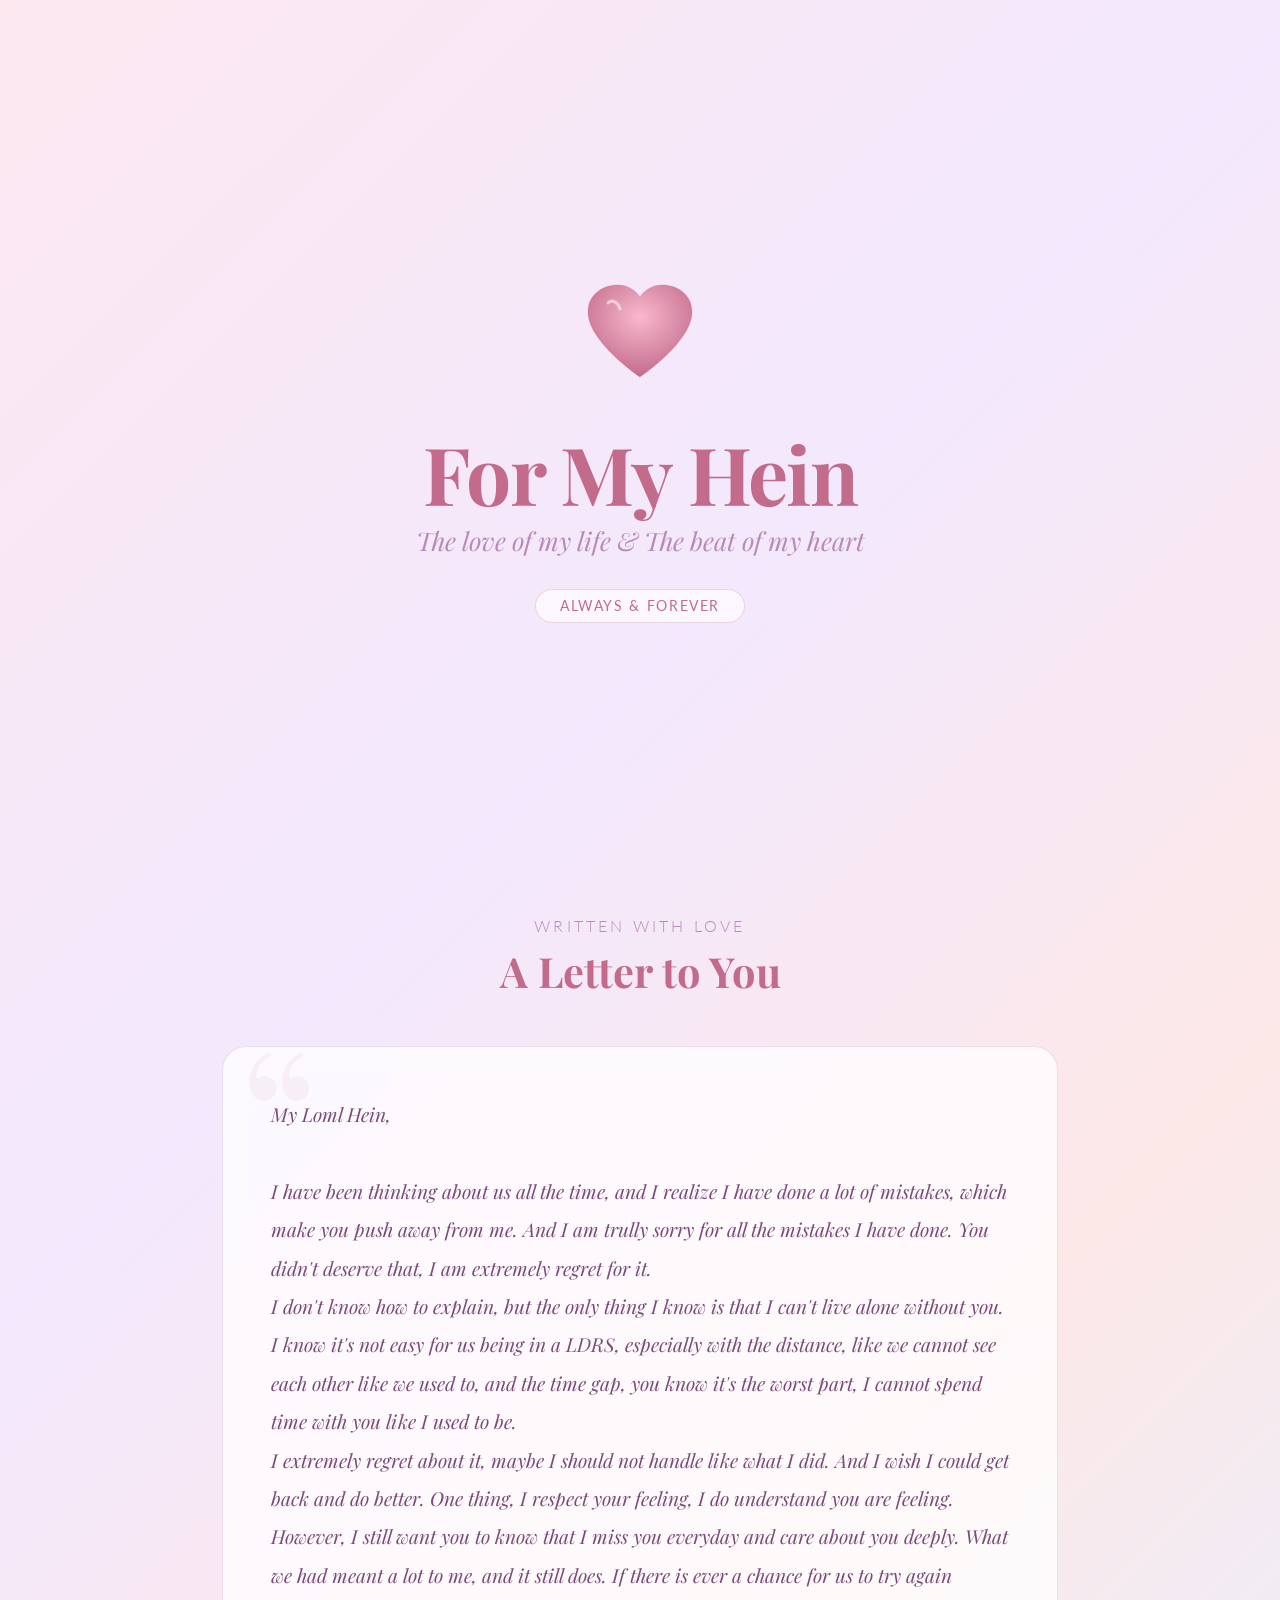
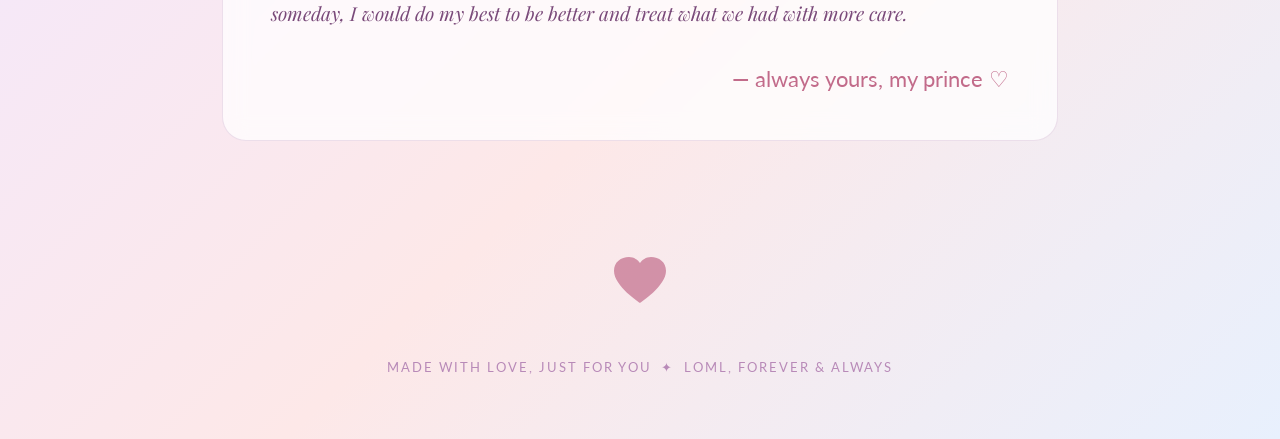
==== index.html @ 871b2a70 "Please comeback" ====
<!doctype html>
<html lang="en">
  <head>
    <meta charset="UTF-8" />
    <meta name="viewport" content="width=device-width, initial-scale=1.0" />
    <title>For My Loml</title>
    <link
      href="https://fonts.googleapis.com/css2?family=Playfair+Display:ital,wght@0,400;0,700;1,400&family=Lato:wght@300;400&display=swap"
      rel="stylesheet"
    />
    <link rel="stylesheet" href="style.css" />
  </head>
  <body>
    <!-- Floating hearts -->
    <div class="hearts-bg" id="heartsBg"></div>

    <div class="page">
      <!-- HERO -->
      <div class="hero">
        <div class="hero-heart">
          <svg viewBox="0 0 120 110" xmlns="http://www.w3.org/2000/svg">
            <defs>
              <radialGradient id="hg" cx="50%" cy="35%" r="65%">
                <stop offset="0%" stop-color="#f9b8ce" />
                <stop offset="100%" stop-color="#c26b8a" />
              </radialGradient>
            </defs>
            <path
              d="M60 100 C60 100 8 65 8 35 C8 18 22 8 38 8 C48 8 56 14 60 20 C64 14 72 8 82 8 C98 8 112 18 112 35 C112 65 60 100 60 100Z"
              fill="url(#hg)"
              stroke="rgba(194,107,138,0.3)"
              stroke-width="1"
            />
            <path
              d="M40 32 C38 25 32 22 28 26"
              stroke="rgba(255,255,255,0.55)"
              stroke-width="3"
              stroke-linecap="round"
              fill="none"
            />
          </svg>
        </div>
        <h1>For My Hein</h1>
        <h2>The love of my life &amp; The beat of my heart</h2>
        <div class="date-badge">always &amp; forever</div>
      </div>

      <!-- REASONS I LOVE YOU -->
      <!-- <div class="section">
    <h2 class="section-title">
      <span>a little list</span>
      Reasons I Love You
    </h2>
    <div class="reasons-grid">
      <div class="reason-card" style="animation-delay:0.1s">
        <div class="reason-num">01</div>
        <p class="reason-text">The way your eyes light up when you're excited about something — it's my favourite view in the whole world.</p>
      </div>
      <div class="reason-card" style="animation-delay:0.2s">
        <div class="reason-num">02</div>
        <p class="reason-text">Your laugh is genuinely the best sound I've ever heard. I'd do anything just to hear it again.</p>
      </div>
      <div class="reason-card" style="animation-delay:0.3s">
        <div class="reason-num">03</div>
        <p class="reason-text">How kind and gentle you are — with me, with others, with every little thing you touch.</p>
      </div>
      <div class="reason-card" style="animation-delay:0.4s">
        <div class="reason-num">04</div>
        <p class="reason-text">You make ordinary days feel like a dream. Every moment with you is my favourite memory in the making.</p>
      </div>
      <div class="reason-card" style="animation-delay:0.5s">
        <div class="reason-num">05</div>
        <p class="reason-text">Your hugs feel like home — like nothing in the world could go wrong when I'm in your arms.</p>
      </div>
      <div class="reason-card" style="animation-delay:0.6s">
        <div class="reason-num">06</div>
        <p class="reason-text">Simply for being you — perfectly, wonderfully, beautifully you. That alone is more than enough.</p>
      </div>
    </div>
  </div> -->

      <!-- PHOTO GALLERY -->
      <!-- <div class="section" style="padding-top: 2rem;">
    <h2 class="section-title">
      <span>us in pictures</span>
      Our Moments
    </h2>
    <p class="upload-hint">Click any frame to add a photo ✦</p>
    <div class="photos-strip" id="photoStrip">
      <label class="photo-frame" id="frame0">
        <input type="file" class="photo-input" accept="image/*" onchange="loadPhoto(event, 'frame0', 'A smile I live for')">
        <img alt="">
        <div class="frame-placeholder">
          <svg width="32" height="32" viewBox="0 0 32 32" fill="none">
            <path d="M5 26 L5 6 Q5 5 6 5 L26 5 Q27 5 27 6 L27 26 Q27 27 26 27 L6 27 Q5 27 5 26Z" stroke="#c26b8a" stroke-width="1" fill="rgba(194,107,138,0.07)"/>
            <circle cx="11" cy="12" r="2.5" stroke="#c26b8a" stroke-width="1" fill="none"/>
            <path d="M5 22 L11 17 L16 21 L21 15 L27 22" stroke="#c26b8a" stroke-width="1" fill="none" stroke-linejoin="round"/>
          </svg>
          <p>Add photo</p>
        </div>
        <div class="photo-label">A smile I live for</div>
      </label>
      <label class="photo-frame" id="frame1">
        <input type="file" class="photo-input" accept="image/*" onchange="loadPhoto(event, 'frame1', 'My favourite person')">
        <img alt="">
        <div class="frame-placeholder">
          <svg width="32" height="32" viewBox="0 0 32 32" fill="none">
            <path d="M5 26 L5 6 Q5 5 6 5 L26 5 Q27 5 27 6 L27 26 Q27 27 26 27 L6 27 Q5 27 5 26Z" stroke="#c26b8a" stroke-width="1" fill="rgba(194,107,138,0.07)"/>
            <circle cx="11" cy="12" r="2.5" stroke="#c26b8a" stroke-width="1" fill="none"/>
            <path d="M5 22 L11 17 L16 21 L21 15 L27 22" stroke="#c26b8a" stroke-width="1" fill="none" stroke-linejoin="round"/>
          </svg>
          <p>Add photo</p>
        </div>
        <div class="photo-label">My favourite person</div>
      </label>
      <label class="photo-frame" id="frame2">
        <input type="file" class="photo-input" accept="image/*" onchange="loadPhoto(event, 'frame2', 'Always golden with you')">
        <img alt="">
        <div class="frame-placeholder">
          <svg width="32" height="32" viewBox="0 0 32 32" fill="none">
            <path d="M5 26 L5 6 Q5 5 6 5 L26 5 Q27 5 27 6 L27 26 Q27 27 26 27 L6 27 Q5 27 5 26Z" stroke="#c26b8a" stroke-width="1" fill="rgba(194,107,138,0.07)"/>
            <circle cx="11" cy="12" r="2.5" stroke="#c26b8a" stroke-width="1" fill="none"/>
            <path d="M5 22 L11 17 L16 21 L21 15 L27 22" stroke="#c26b8a" stroke-width="1" fill="none" stroke-linejoin="round"/>
          </svg>
          <p>Add photo</p>
        </div>
        <div class="photo-label">Always golden with you</div>
      </label>
      <label class="photo-frame" id="frame3">
        <input type="file" class="photo-input" accept="image/*" onchange="loadPhoto(event, 'frame3', 'My safe place')">
        <img alt="">
        <div class="frame-placeholder">
          <svg width="32" height="32" viewBox="0 0 32 32" fill="none">
            <path d="M5 26 L5 6 Q5 5 6 5 L26 5 Q27 5 27 6 L27 26 Q27 27 26 27 L6 27 Q5 27 5 26Z" stroke="#c26b8a" stroke-width="1" fill="rgba(194,107,138,0.07)"/>
            <circle cx="11" cy="12" r="2.5" stroke="#c26b8a" stroke-width="1" fill="none"/>
            <path d="M5 22 L11 17 L16 21 L21 15 L27 22" stroke="#c26b8a" stroke-width="1" fill="none" stroke-linejoin="round"/>
          </svg>
          <p>Add photo</p>
        </div>
        <div class="photo-label">My safe place</div>
      </label>
      <label class="photo-frame" id="frame4">
        <input type="file" class="photo-input" accept="image/*" onchange="loadPhoto(event, 'frame4', 'All my adventures, with you')">
        <img alt="">
        <div class="frame-placeholder">
          <svg width="32" height="32" viewBox="0 0 32 32" fill="none">
            <path d="M5 26 L5 6 Q5 5 6 5 L26 5 Q27 5 27 6 L27 26 Q27 27 26 27 L6 27 Q5 27 5 26Z" stroke="#c26b8a" stroke-width="1" fill="rgba(194,107,138,0.07)"/>
            <circle cx="11" cy="12" r="2.5" stroke="#c26b8a" stroke-width="1" fill="none"/>
            <path d="M5 22 L11 17 L16 21 L21 15 L27 22" stroke="#c26b8a" stroke-width="1" fill="none" stroke-linejoin="round"/>
          </svg>
          <p>Add photo</p>
        </div>
        <div class="photo-label">All my adventures, with you</div>
      </label>
      <label class="photo-frame" id="frame5">
        <input type="file" class="photo-input" accept="image/*" onchange="loadPhoto(event, 'frame5', 'My whole heart')">
        <img alt="">
        <div class="frame-placeholder">
          <svg width="32" height="32" viewBox="0 0 32 32" fill="none">
            <path d="M5 26 L5 6 Q5 5 6 5 L26 5 Q27 5 27 6 L27 26 Q27 27 26 27 L6 27 Q5 27 5 26Z" stroke="#c26b8a" stroke-width="1" fill="rgba(194,107,138,0.07)"/>
            <circle cx="11" cy="12" r="2.5" stroke="#c26b8a" stroke-width="1" fill="none"/>
            <path d="M5 22 L11 17 L16 21 L21 15 L27 22" stroke="#c26b8a" stroke-width="1" fill="none" stroke-linejoin="round"/>
          </svg>
          <p>Add photo</p>
        </div>
        <div class="photo-label">My whole heart</div>
      </label>
    </div>
  </div> -->

      <!-- SPARKLE QUOTE -->
      <!-- <div class="sparkle-row">
        <svg width="28" height="26" viewBox="0 0 28 26" fill="none">
          <path
            d="M14 2 C14 2 8 10 2 13 C8 16 14 24 14 24 C14 24 20 16 26 13 C20 10 14 2 14 2Z"
            fill="#c26b8a"
            opacity="0.4"
          />
        </svg>
        <span>"In all the world, there is no heart for me like yours."</span>
        <svg width="28" height="26" viewBox="0 0 28 26" fill="none">
          <path
            d="M14 2 C14 2 8 10 2 13 C8 16 14 24 14 24 C14 24 20 16 26 13 C20 10 14 2 14 2Z"
            fill="#b88ab8"
            opacity="0.4"
          />
        </svg>
      </div> -->

      <!-- LOVE LETTER -->
      <div class="section" style="padding-top: 1rem">
        <h2 class="section-title">
          <span>written with love</span>
          A Letter to You
        </h2>
        <div class="love-letter">
          <p>
            My Loml Hein,<br /><br />
            I have been thinking about us all the time, and I realize I have
            done a lot of mistakes, which make you push away from me. And I am
            trully sorry for all the mistakes I have done. You didn't deserve
            that, I am extremely regret for it.
            <br />
            I don't know how to explain, but the only thing I know is that I
            can't live alone without you. I know it's not easy for us being in a
            LDRS, especially with the distance, like we cannot see each other
            like we used to, and the time gap, you know it's the worst part, I
            cannot spend time with you like I used to be.
            <br />
            I extremely regret about it, maybe I should not handle like what I
            did. And I wish I could get back and do better. One thing, I respect
            your feeling, I do understand you are feeling. However, I still want
            you to know that I miss you everyday and care about you deeply. What
            we had meant a lot to me, and it still does. If there is ever a
            chance for us to try again someday, I would do my best to be better
            and treat what we had with more care.
          </p>
          <div class="signature">— always yours, my prince ♡</div>
        </div>
      </div>

      <!-- FOOTER HEART -->
      <div style="text-align: center; padding: 2rem 0 0">
        <svg
          width="60"
          height="55"
          viewBox="0 0 60 55"
          xmlns="http://www.w3.org/2000/svg"
          style="
            animation: heartbeat 1.5s ease-in-out infinite;
            display: inline-block;
          "
        >
          <path
            d="M30 50 C30 50 4 33 4 18 C4 9 11 4 19 4 C24 4 28 7 30 10 C32 7 36 4 41 4 C49 4 56 9 56 18 C56 33 30 50 30 50Z"
            fill="#c26b8a"
            opacity="0.7"
          />
        </svg>
      </div>

      <footer>
        Made with love, just for you &nbsp;✦&nbsp; Loml, forever &amp; always
      </footer>
    </div>

    <script src="script.js"></script>
  </body>
</html>
---- style.css ----
* {
  margin: 0;
  padding: 0;
  box-sizing: border-box;
}

body {
  background: linear-gradient(
    135deg,
    #fde8f0 0%,
    #f3e8fd 40%,
    #fde8e8 70%,
    #e8f0fd 100%
  );
  font-family: "Lato", sans-serif;
  min-height: 100vh;
  overflow-x: hidden;
  color: #5a3a5a;
}

/* Floating hearts background */
.hearts-bg {
  position: fixed;
  top: 0;
  left: 0;
  width: 100%;
  height: 100%;
  pointer-events: none;
  z-index: 0;
  overflow: hidden;
}
.heart-float {
  position: absolute;
  bottom: -50px;
  animation: floatUp linear infinite;
  opacity: 0;
  font-size: 20px;
  filter: blur(0.3px);
}
@keyframes floatUp {
  0% {
    transform: translateY(0) rotate(-10deg) scale(0.8);
    opacity: 0;
  }
  10% {
    opacity: 0.5;
  }
  90% {
    opacity: 0.3;
  }
  100% {
    transform: translateY(-110vh) rotate(10deg) scale(1.2);
    opacity: 0;
  }
}

/* Page wrapper */
.page {
  position: relative;
  z-index: 1;
}

/* HERO */
.hero {
  height: 100vh;
  display: flex;
  flex-direction: column;
  align-items: center;
  justify-content: center;
  text-align: center;
  padding: 3rem 2rem;
}

.hero-heart {
  width: 120px;
  height: 120px;
  margin: 0 auto 2rem;
  animation: heartbeat 1.5s ease-in-out infinite;
}
@keyframes heartbeat {
  0%,
  100% {
    transform: scale(1);
  }
  14% {
    transform: scale(1.18);
  }
  28% {
    transform: scale(1);
  }
  42% {
    transform: scale(1.12);
  }
  56% {
    transform: scale(1);
  }
}

.hero h1 {
  font-family: "Playfair Display", serif;
  font-size: clamp(2.8rem, 8vw, 5rem);
  font-weight: 700;
  color: #c26b8a;
  letter-spacing: -0.02em;
  line-height: 1.1;
  margin-bottom: 0.4rem;
  animation: fadeSlideUp 1.2s ease both;
}
.hero h2 {
  font-family: "Playfair Display", serif;
  font-size: clamp(1.1rem, 3vw, 1.6rem);
  font-weight: 400;
  font-style: italic;
  color: #b88ab8;
  animation: fadeSlideUp 1.2s 0.3s ease both;
  opacity: 0;
}
.hero .date-badge {
  margin-top: 2rem;
  display: inline-block;
  padding: 0.5rem 1.5rem;
  background: rgba(255, 255, 255, 0.65);
  backdrop-filter: blur(8px);
  border: 1px solid rgba(194, 107, 138, 0.25);
  border-radius: 99px;
  font-size: 0.85rem;
  letter-spacing: 0.12em;
  text-transform: uppercase;
  color: #c26b8a;
  animation: fadeSlideUp 1.2s 0.6s ease both;
  opacity: 0;
}
@keyframes fadeSlideUp {
  from {
    opacity: 0;
    transform: translateY(24px);
  }
  to {
    opacity: 1;
    transform: translateY(0);
  }
}

/* Section container */
.section {
  max-width: 900px;
  margin: 0 auto;
  padding: 5rem 2rem;
}
.section-title {
  font-family: "Playfair Display", serif;
  font-size: clamp(1.8rem, 4vw, 2.6rem);
  color: #c26b8a;
  text-align: center;
  margin-bottom: 3rem;
}
.section-title span {
  display: block;
  font-size: 1rem;
  font-family: "Lato", sans-serif;
  font-weight: 300;
  letter-spacing: 0.2em;
  text-transform: uppercase;
  color: #b88ab8;
  margin-bottom: 0.5rem;
}

/* Reasons grid */
.reasons-grid {
  display: grid;
  grid-template-columns: repeat(auto-fit, minmax(240px, 1fr));
  gap: 1.5rem;
}
.reason-card {
  background: rgba(255, 255, 255, 0.72);
  backdrop-filter: blur(10px);
  border: 1px solid rgba(194, 107, 138, 0.18);
  border-radius: 20px;
  padding: 2rem 1.5rem;
  text-align: center;
  transition:
    transform 0.3s,
    box-shadow 0.3s;
  animation: popIn 0.6s ease both;
}
.reason-card:hover {
  transform: translateY(-6px);
  box-shadow: 0 16px 40px rgba(194, 107, 138, 0.18);
}
.reason-num {
  font-family: "Playfair Display", serif;
  font-size: 3rem;
  color: rgba(194, 107, 138, 0.2);
  line-height: 1;
  margin-bottom: 0.5rem;
}
.reason-text {
  font-size: 1rem;
  line-height: 1.65;
  color: #7a4a7a;
}
@keyframes popIn {
  from {
    opacity: 0;
    transform: scale(0.88);
  }
  to {
    opacity: 1;
    transform: scale(1);
  }
}

/* Photo strip */
.photos-strip {
  display: grid;
  grid-template-columns: repeat(3, 1fr);
  gap: 1.2rem;
}
@media (max-width: 600px) {
  .photos-strip {
    grid-template-columns: 1fr 1fr;
  }
}
.photo-frame {
  aspect-ratio: 3/4;
  background: rgba(255, 255, 255, 0.6);
  border: 2px dashed rgba(194, 107, 138, 0.35);
  border-radius: 16px;
  display: flex;
  flex-direction: column;
  align-items: center;
  justify-content: center;
  position: relative;
  overflow: hidden;
  cursor: pointer;
  transition:
    border-color 0.3s,
    background 0.3s;
}
.photo-frame:hover {
  border-color: #c26b8a;
  background: rgba(255, 255, 255, 0.85);
}
.photo-frame img {
  width: 100%;
  height: 100%;
  object-fit: cover;
  border-radius: 14px;
  display: none;
}
.photo-frame.has-photo img {
  display: block;
}
.photo-frame.has-photo .frame-placeholder {
  display: none;
}
.frame-placeholder {
  text-align: center;
  padding: 1rem;
}
.frame-placeholder svg {
  margin-bottom: 0.5rem;
}
.frame-placeholder p {
  font-size: 0.78rem;
  color: #c26b8a;
  letter-spacing: 0.05em;
}
.photo-label {
  position: absolute;
  bottom: 0;
  left: 0;
  right: 0;
  background: linear-gradient(to top, rgba(194, 107, 138, 0.7), transparent);
  color: white;
  font-family: "Playfair Display", serif;
  font-style: italic;
  font-size: 0.9rem;
  padding: 1.5rem 0.8rem 0.7rem;
  text-align: center;
  opacity: 0;
  transition: opacity 0.3s;
}
.photo-frame.has-photo:hover .photo-label {
  opacity: 1;
}
.photo-input {
  display: none;
}

/* Love letter */
.love-letter {
  background: rgba(255, 255, 255, 0.75);
  backdrop-filter: blur(12px);
  border: 1px solid rgba(184, 138, 184, 0.25);
  border-radius: 24px;
  padding: 3rem;
  position: relative;
  overflow: hidden;
}
.love-letter::before {
  content: "\201C";
  font-family: "Playfair Display", serif;
  font-size: 12rem;
  color: rgba(194, 107, 138, 0.08);
  position: absolute;
  top: -2rem;
  left: 1rem;
  line-height: 1;
  pointer-events: none;
}
.love-letter p {
  font-family: "Playfair Display", serif;
  font-size: clamp(1rem, 2.5vw, 1.2rem);
  font-style: italic;
  line-height: 2;
  color: #7a4a7a;
  position: relative;
  z-index: 1;
}
.love-letter .signature {
  margin-top: 2rem;
  text-align: right;
  font-size: 1.4rem;
  color: #c26b8a;
  font-style: normal;
}

/* Big heart SVG decoration */
.heart-divider {
  text-align: center;
  margin: 1rem 0;
  opacity: 0.35;
}

/* Sparkle section */
.sparkle-row {
  display: flex;
  align-items: center;
  justify-content: center;
  gap: 1rem;
  padding: 3rem 2rem;
  font-family: "Playfair Display", serif;
  font-size: clamp(1.1rem, 3vw, 1.5rem);
  color: #c26b8a;
  text-align: center;
  font-style: italic;
  flex-wrap: wrap;
}

/* Footer */
footer {
  text-align: center;
  padding: 3rem 2rem 4rem;
  font-size: 0.82rem;
  letter-spacing: 0.15em;
  text-transform: uppercase;
  color: #b88ab8;
}

/* Upload hint */
.upload-hint {
  text-align: center;
  font-size: 0.82rem;
  color: #b88ab8;
  margin-bottom: 2rem;
  letter-spacing: 0.05em;
}

@media (max-width: 768px) {
  .hero {
    padding: 2.5rem 1.25rem;
  }
  .hero-heart {
    width: 90px;
    height: 90px;
    margin-bottom: 1.5rem;
  }
  .hero h1 {
    font-size: 3.2rem;
  }
  .hero h2 {
    font-size: 1.15rem;
  }
  .hero .date-badge {
    font-size: 0.75rem;
    padding: 0.45rem 1.2rem;
    margin-top: 1.5rem;
  }

  .section {
    padding: 3.5rem 1.5rem;
  }
  .section-title {
    font-size: 2rem;
    margin-bottom: 2rem;
  }
  .section-title span {
    font-size: 0.85rem;
  }

  .reasons-grid {
    grid-template-columns: repeat(2, 1fr);
    gap: 1rem;
  }
  .reason-card {
    padding: 1.5rem 1rem;
  }
  .reason-num {
    font-size: 2.4rem;
  }
  .reason-text {
    font-size: 0.95rem;
  }

  .photos-strip {
    grid-template-columns: repeat(2, 1fr);
    gap: 1rem;
  }
  .photo-label {
    font-size: 0.82rem;
  }

  .love-letter {
    padding: 2rem 1.5rem;
  }
  .love-letter::before {
    font-size: 8rem;
  }
  .love-letter p {
    font-size: 1.05rem;
    line-height: 1.9;
  }
  .love-letter .signature {
    font-size: 1.2rem;
  }

  .sparkle-row {
    font-size: 1.1rem;
    padding: 2rem 1.5rem;
    gap: 0.75rem;
  }
  .upload-hint {
    font-size: 0.78rem;
  }
  footer {
    padding: 2rem 1.5rem 3rem;
    font-size: 0.75rem;
  }
}

/* =====================
     MOBILE  (≤ 480px)
  ===================== */
@media (max-width: 480px) {
  .hero {
    padding: 2rem 1rem;
  }
  .hero-heart {
    width: 72px;
    height: 72px;
    margin-bottom: 1.25rem;
  }
  .hero h1 {
    font-size: 2.4rem;
  }
  .hero h2 {
    font-size: 0.95rem;
  }
  .hero .date-badge {
    font-size: 0.68rem;
    padding: 0.4rem 1rem;
    margin-top: 1.2rem;
  }

  .section {
    padding: 2.5rem 1rem;
  }
  .section-title {
    font-size: 1.6rem;
    margin-bottom: 1.5rem;
  }
  .section-title span {
    font-size: 0.75rem;
  }

  .reasons-grid {
    grid-template-columns: 1fr;
    gap: 0.85rem;
  }
  .reason-card {
    padding: 1.25rem 1rem;
    border-radius: 14px;
  }
  .reason-num {
    font-size: 2rem;
  }
  .reason-text {
    font-size: 0.9rem;
  }

  .photos-strip {
    grid-template-columns: repeat(2, 1fr);
    gap: 0.75rem;
  }
  .photo-frame {
    border-radius: 12px;
  }
  .photo-label {
    font-size: 0.75rem;
    padding: 1rem 0.5rem 0.5rem;
  }

  .love-letter {
    padding: 1.5rem 1.25rem;
    border-radius: 16px;
  }
  .love-letter::before {
    font-size: 5rem;
    top: -1rem;
  }
  .love-letter p {
    font-size: 0.95rem;
    line-height: 1.85;
  }
  .love-letter .signature {
    font-size: 1.05rem;
    margin-top: 1.5rem;
  }

  .sparkle-row {
    font-size: 0.95rem;
    padding: 1.5rem 1rem;
    gap: 0.5rem;
  }
  .sparkle-row svg {
    width: 20px;
    height: 18px;
  }
  .upload-hint {
    font-size: 0.75rem;
    margin-bottom: 1.25rem;
  }
  footer {
    padding: 1.5rem 1rem 2.5rem;
    font-size: 0.7rem;
  }
}
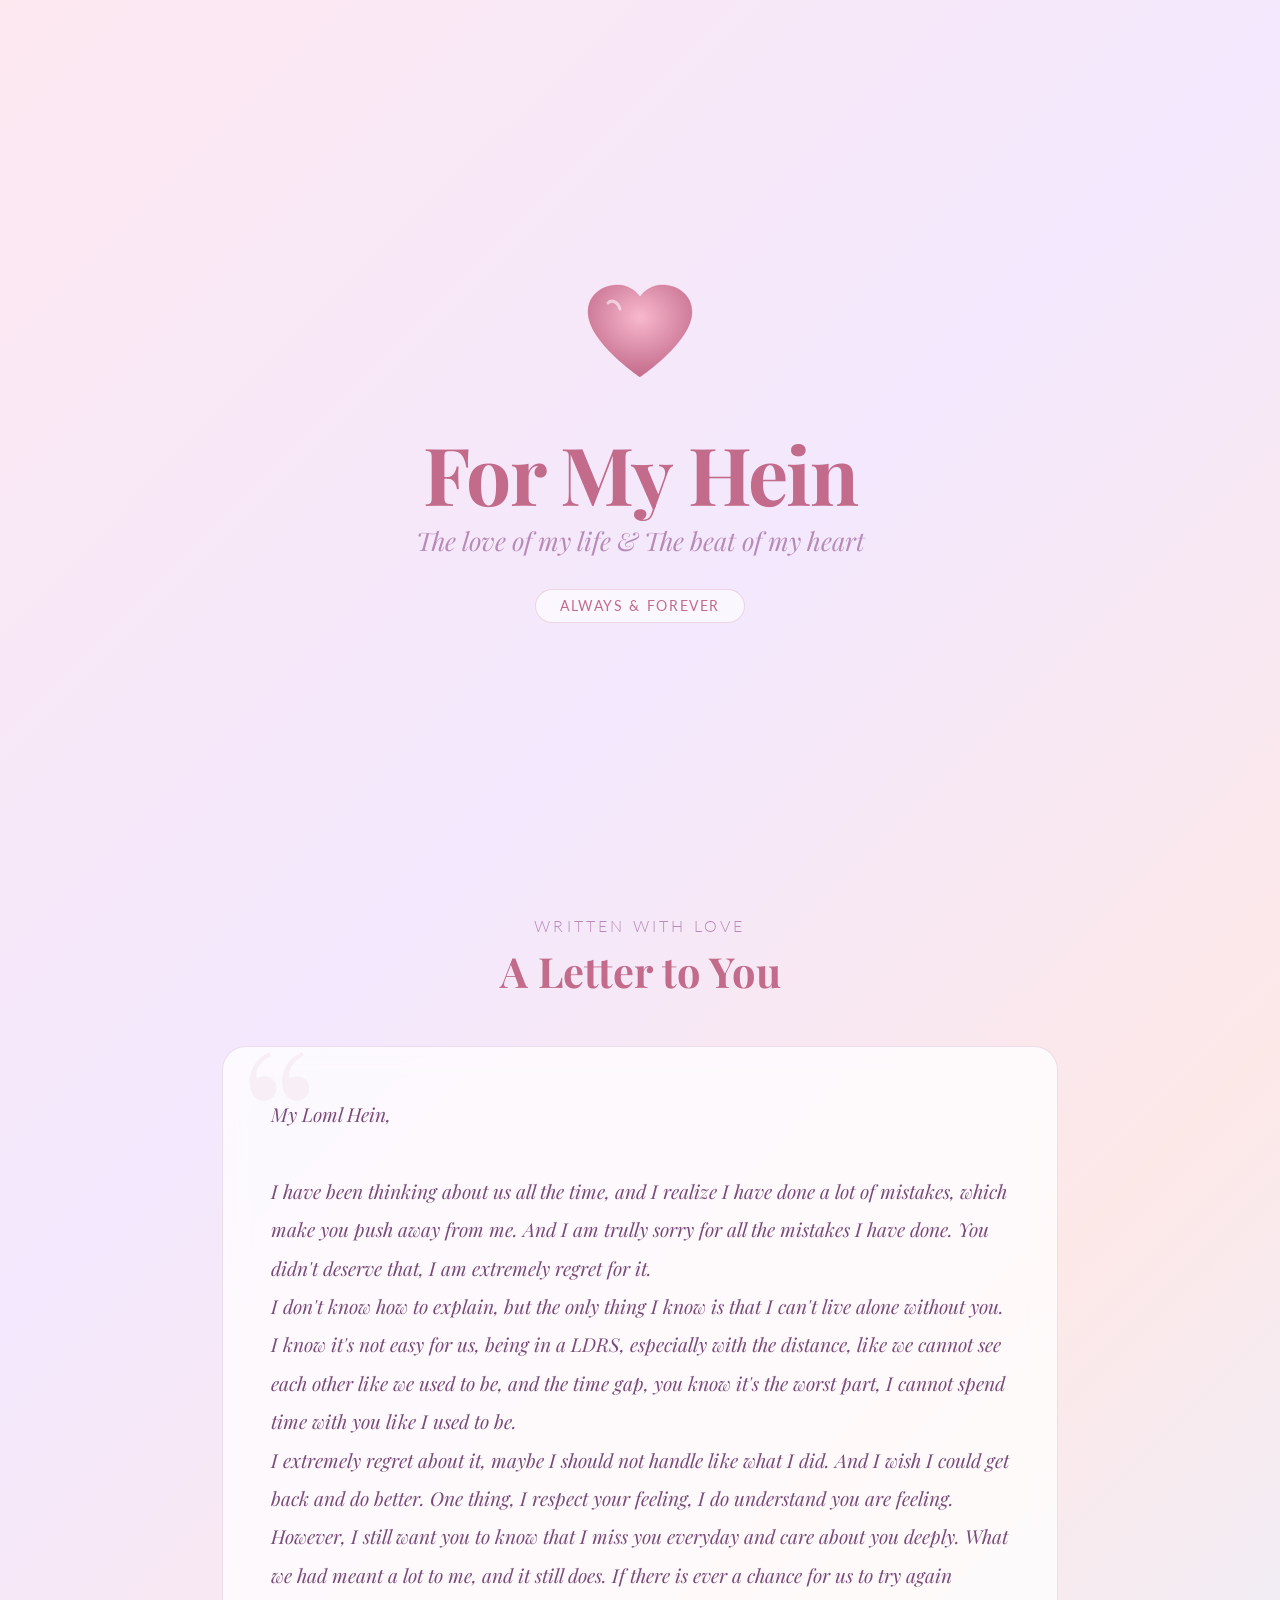
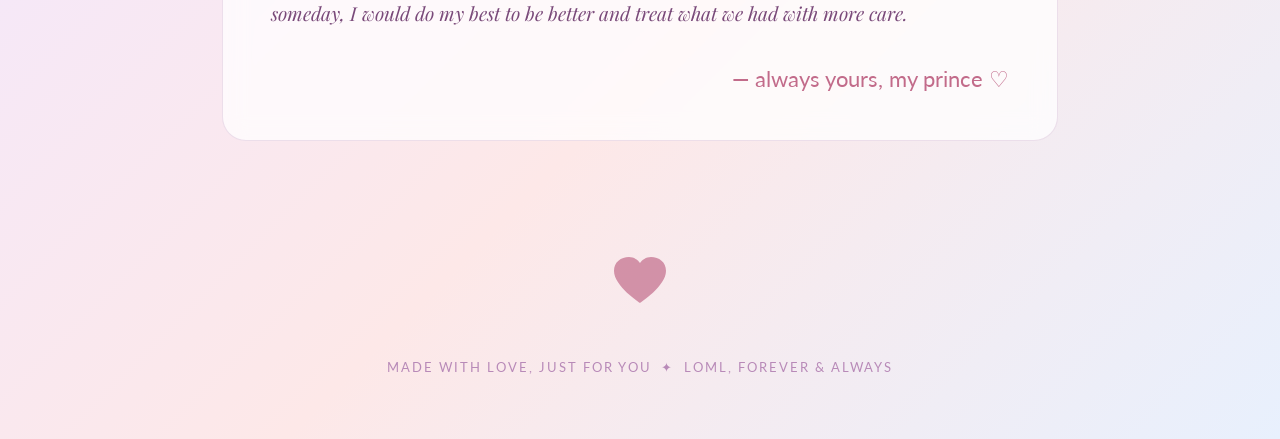
==== commit 21edfa37: "Please comeback to me forever" ====
--- a/index.html
+++ b/index.html
@@ -202,9 +202,9 @@
             that, I am extremely regret for it.
             <br />
             I don't know how to explain, but the only thing I know is that I
-            can't live alone without you. I know it's not easy for us being in a
+            can't live alone without you. I know it's not easy for us, being in a
             LDRS, especially with the distance, like we cannot see each other
-            like we used to, and the time gap, you know it's the worst part, I
+            like we used to be, and the time gap, you know it's the worst part, I
             cannot spend time with you like I used to be.
             <br />
             I extremely regret about it, maybe I should not handle like what I
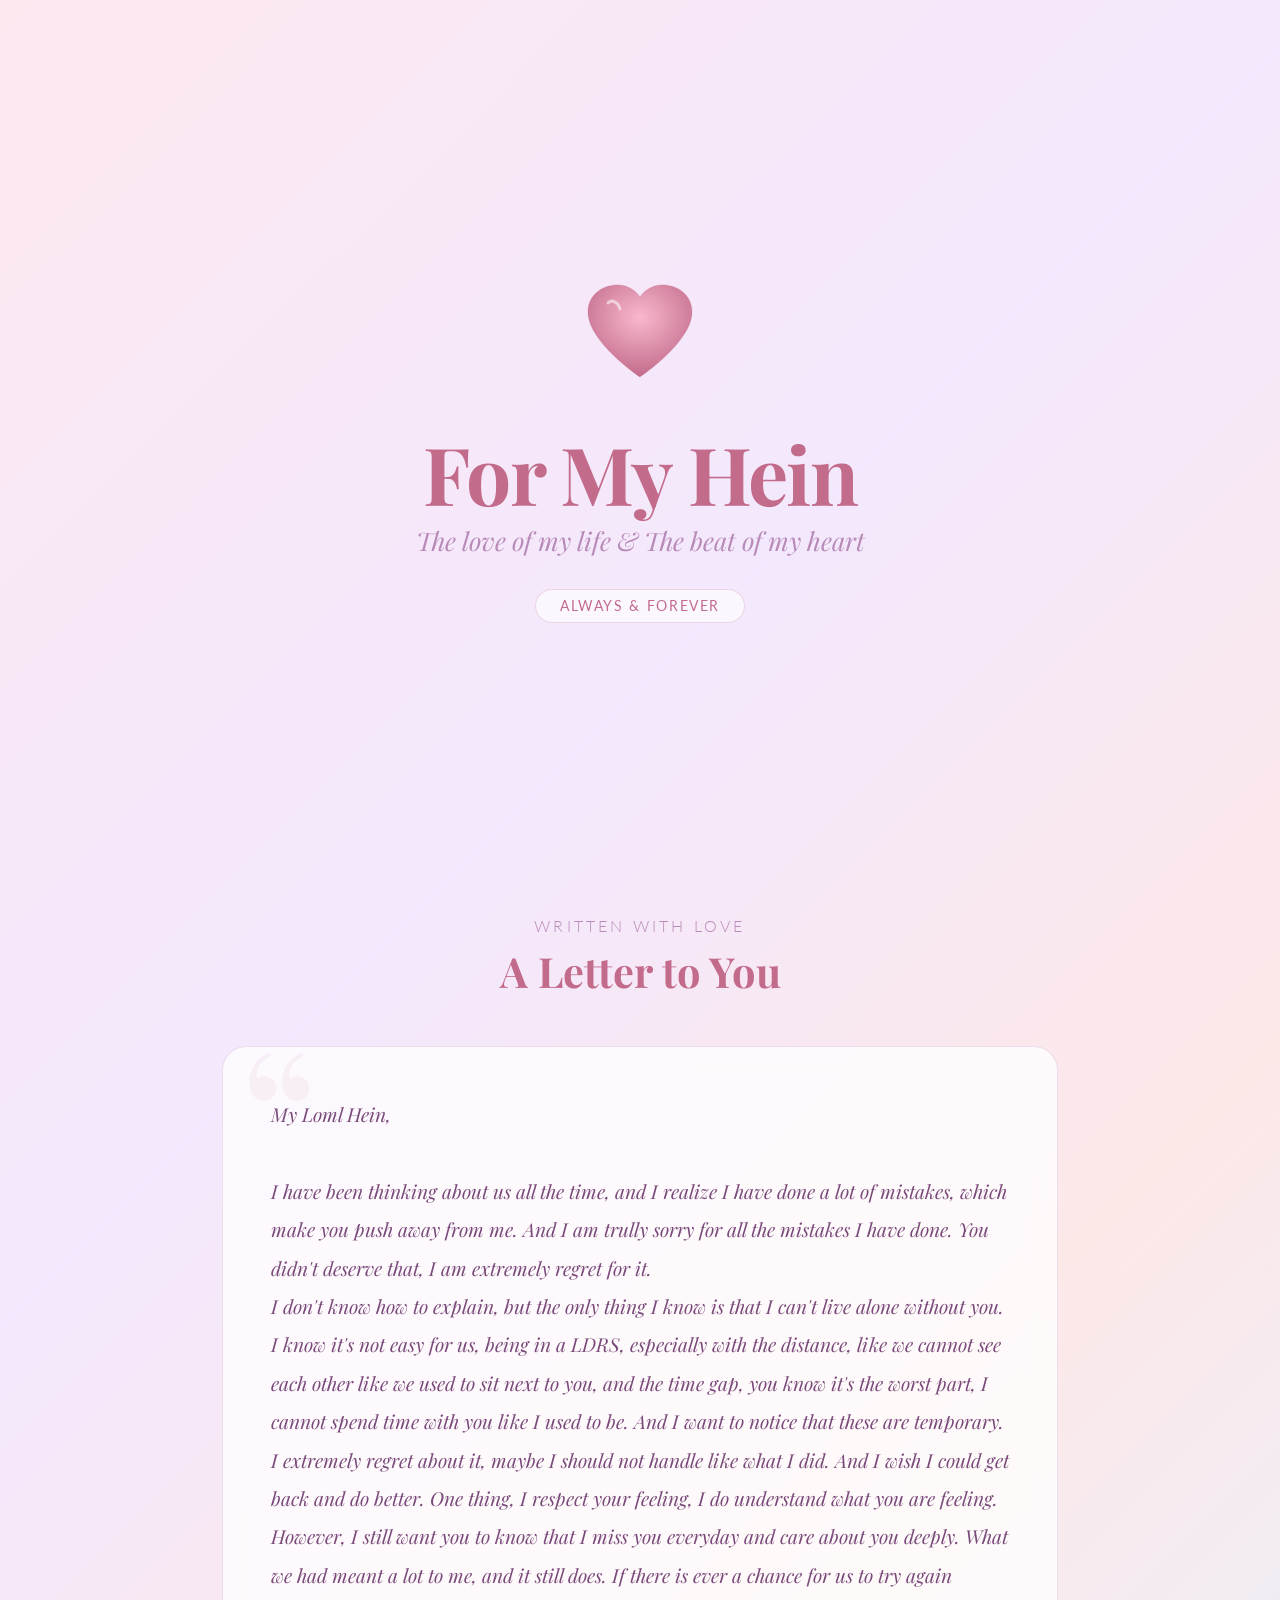
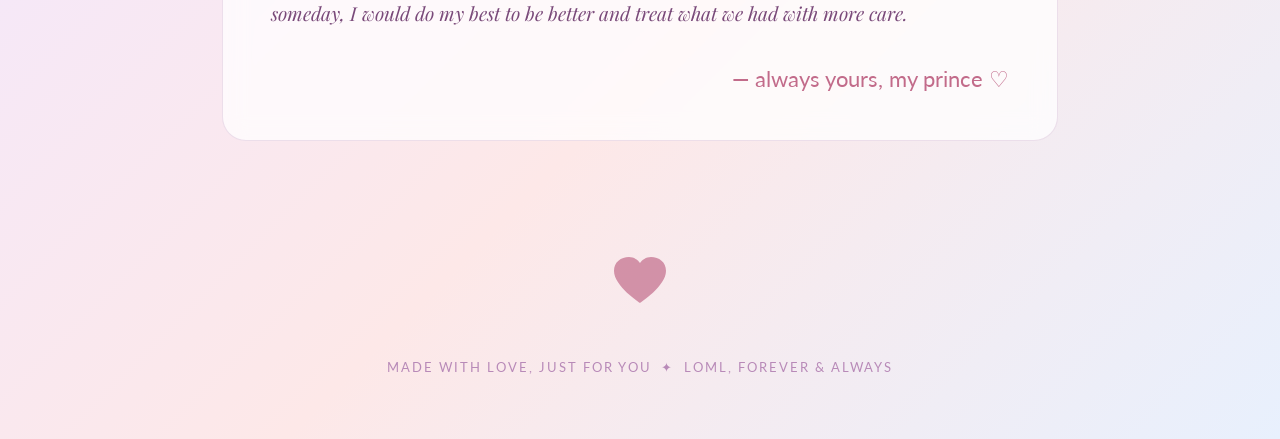
==== commit 9ffa809f: "Please come back to me forever" ====
--- a/index.html
+++ b/index.html
@@ -45,149 +45,6 @@
         <div class="date-badge">always &amp; forever</div>
       </div>
 
-      <!-- REASONS I LOVE YOU -->
-      <!-- <div class="section">
-    <h2 class="section-title">
-      <span>a little list</span>
-      Reasons I Love You
-    </h2>
-    <div class="reasons-grid">
-      <div class="reason-card" style="animation-delay:0.1s">
-        <div class="reason-num">01</div>
-        <p class="reason-text">The way your eyes light up when you're excited about something — it's my favourite view in the whole world.</p>
-      </div>
-      <div class="reason-card" style="animation-delay:0.2s">
-        <div class="reason-num">02</div>
-        <p class="reason-text">Your laugh is genuinely the best sound I've ever heard. I'd do anything just to hear it again.</p>
-      </div>
-      <div class="reason-card" style="animation-delay:0.3s">
-        <div class="reason-num">03</div>
-        <p class="reason-text">How kind and gentle you are — with me, with others, with every little thing you touch.</p>
-      </div>
-      <div class="reason-card" style="animation-delay:0.4s">
-        <div class="reason-num">04</div>
-        <p class="reason-text">You make ordinary days feel like a dream. Every moment with you is my favourite memory in the making.</p>
-      </div>
-      <div class="reason-card" style="animation-delay:0.5s">
-        <div class="reason-num">05</div>
-        <p class="reason-text">Your hugs feel like home — like nothing in the world could go wrong when I'm in your arms.</p>
-      </div>
-      <div class="reason-card" style="animation-delay:0.6s">
-        <div class="reason-num">06</div>
-        <p class="reason-text">Simply for being you — perfectly, wonderfully, beautifully you. That alone is more than enough.</p>
-      </div>
-    </div>
-  </div> -->
-
-      <!-- PHOTO GALLERY -->
-      <!-- <div class="section" style="padding-top: 2rem;">
-    <h2 class="section-title">
-      <span>us in pictures</span>
-      Our Moments
-    </h2>
-    <p class="upload-hint">Click any frame to add a photo ✦</p>
-    <div class="photos-strip" id="photoStrip">
-      <label class="photo-frame" id="frame0">
-        <input type="file" class="photo-input" accept="image/*" onchange="loadPhoto(event, 'frame0', 'A smile I live for')">
-        <img alt="">
-        <div class="frame-placeholder">
-          <svg width="32" height="32" viewBox="0 0 32 32" fill="none">
-            <path d="M5 26 L5 6 Q5 5 6 5 L26 5 Q27 5 27 6 L27 26 Q27 27 26 27 L6 27 Q5 27 5 26Z" stroke="#c26b8a" stroke-width="1" fill="rgba(194,107,138,0.07)"/>
-            <circle cx="11" cy="12" r="2.5" stroke="#c26b8a" stroke-width="1" fill="none"/>
-            <path d="M5 22 L11 17 L16 21 L21 15 L27 22" stroke="#c26b8a" stroke-width="1" fill="none" stroke-linejoin="round"/>
-          </svg>
-          <p>Add photo</p>
-        </div>
-        <div class="photo-label">A smile I live for</div>
-      </label>
-      <label class="photo-frame" id="frame1">
-        <input type="file" class="photo-input" accept="image/*" onchange="loadPhoto(event, 'frame1', 'My favourite person')">
-        <img alt="">
-        <div class="frame-placeholder">
-          <svg width="32" height="32" viewBox="0 0 32 32" fill="none">
-            <path d="M5 26 L5 6 Q5 5 6 5 L26 5 Q27 5 27 6 L27 26 Q27 27 26 27 L6 27 Q5 27 5 26Z" stroke="#c26b8a" stroke-width="1" fill="rgba(194,107,138,0.07)"/>
-            <circle cx="11" cy="12" r="2.5" stroke="#c26b8a" stroke-width="1" fill="none"/>
-            <path d="M5 22 L11 17 L16 21 L21 15 L27 22" stroke="#c26b8a" stroke-width="1" fill="none" stroke-linejoin="round"/>
-          </svg>
-          <p>Add photo</p>
-        </div>
-        <div class="photo-label">My favourite person</div>
-      </label>
-      <label class="photo-frame" id="frame2">
-        <input type="file" class="photo-input" accept="image/*" onchange="loadPhoto(event, 'frame2', 'Always golden with you')">
-        <img alt="">
-        <div class="frame-placeholder">
-          <svg width="32" height="32" viewBox="0 0 32 32" fill="none">
-            <path d="M5 26 L5 6 Q5 5 6 5 L26 5 Q27 5 27 6 L27 26 Q27 27 26 27 L6 27 Q5 27 5 26Z" stroke="#c26b8a" stroke-width="1" fill="rgba(194,107,138,0.07)"/>
-            <circle cx="11" cy="12" r="2.5" stroke="#c26b8a" stroke-width="1" fill="none"/>
-            <path d="M5 22 L11 17 L16 21 L21 15 L27 22" stroke="#c26b8a" stroke-width="1" fill="none" stroke-linejoin="round"/>
-          </svg>
-          <p>Add photo</p>
-        </div>
-        <div class="photo-label">Always golden with you</div>
-      </label>
-      <label class="photo-frame" id="frame3">
-        <input type="file" class="photo-input" accept="image/*" onchange="loadPhoto(event, 'frame3', 'My safe place')">
-        <img alt="">
-        <div class="frame-placeholder">
-          <svg width="32" height="32" viewBox="0 0 32 32" fill="none">
-            <path d="M5 26 L5 6 Q5 5 6 5 L26 5 Q27 5 27 6 L27 26 Q27 27 26 27 L6 27 Q5 27 5 26Z" stroke="#c26b8a" stroke-width="1" fill="rgba(194,107,138,0.07)"/>
-            <circle cx="11" cy="12" r="2.5" stroke="#c26b8a" stroke-width="1" fill="none"/>
-            <path d="M5 22 L11 17 L16 21 L21 15 L27 22" stroke="#c26b8a" stroke-width="1" fill="none" stroke-linejoin="round"/>
-          </svg>
-          <p>Add photo</p>
-        </div>
-        <div class="photo-label">My safe place</div>
-      </label>
-      <label class="photo-frame" id="frame4">
-        <input type="file" class="photo-input" accept="image/*" onchange="loadPhoto(event, 'frame4', 'All my adventures, with you')">
-        <img alt="">
-        <div class="frame-placeholder">
-          <svg width="32" height="32" viewBox="0 0 32 32" fill="none">
-            <path d="M5 26 L5 6 Q5 5 6 5 L26 5 Q27 5 27 6 L27 26 Q27 27 26 27 L6 27 Q5 27 5 26Z" stroke="#c26b8a" stroke-width="1" fill="rgba(194,107,138,0.07)"/>
-            <circle cx="11" cy="12" r="2.5" stroke="#c26b8a" stroke-width="1" fill="none"/>
-            <path d="M5 22 L11 17 L16 21 L21 15 L27 22" stroke="#c26b8a" stroke-width="1" fill="none" stroke-linejoin="round"/>
-          </svg>
-          <p>Add photo</p>
-        </div>
-        <div class="photo-label">All my adventures, with you</div>
-      </label>
-      <label class="photo-frame" id="frame5">
-        <input type="file" class="photo-input" accept="image/*" onchange="loadPhoto(event, 'frame5', 'My whole heart')">
-        <img alt="">
-        <div class="frame-placeholder">
-          <svg width="32" height="32" viewBox="0 0 32 32" fill="none">
-            <path d="M5 26 L5 6 Q5 5 6 5 L26 5 Q27 5 27 6 L27 26 Q27 27 26 27 L6 27 Q5 27 5 26Z" stroke="#c26b8a" stroke-width="1" fill="rgba(194,107,138,0.07)"/>
-            <circle cx="11" cy="12" r="2.5" stroke="#c26b8a" stroke-width="1" fill="none"/>
-            <path d="M5 22 L11 17 L16 21 L21 15 L27 22" stroke="#c26b8a" stroke-width="1" fill="none" stroke-linejoin="round"/>
-          </svg>
-          <p>Add photo</p>
-        </div>
-        <div class="photo-label">My whole heart</div>
-      </label>
-    </div>
-  </div> -->
-
-      <!-- SPARKLE QUOTE -->
-      <!-- <div class="sparkle-row">
-        <svg width="28" height="26" viewBox="0 0 28 26" fill="none">
-          <path
-            d="M14 2 C14 2 8 10 2 13 C8 16 14 24 14 24 C14 24 20 16 26 13 C20 10 14 2 14 2Z"
-            fill="#c26b8a"
-            opacity="0.4"
-          />
-        </svg>
-        <span>"In all the world, there is no heart for me like yours."</span>
-        <svg width="28" height="26" viewBox="0 0 28 26" fill="none">
-          <path
-            d="M14 2 C14 2 8 10 2 13 C8 16 14 24 14 24 C14 24 20 16 26 13 C20 10 14 2 14 2Z"
-            fill="#b88ab8"
-            opacity="0.4"
-          />
-        </svg>
-      </div> -->
-
-      <!-- LOVE LETTER -->
       <div class="section" style="padding-top: 1rem">
         <h2 class="section-title">
           <span>written with love</span>
@@ -202,16 +59,17 @@
             that, I am extremely regret for it.
             <br />
             I don't know how to explain, but the only thing I know is that I
-            can't live alone without you. I know it's not easy for us, being in a
-            LDRS, especially with the distance, like we cannot see each other
-            like we used to be, and the time gap, you know it's the worst part, I
-            cannot spend time with you like I used to be.
+            can't live alone without you. I know it's not easy for us, being in
+            a LDRS, especially with the distance, like we cannot see each other
+            like we used to sit next to you, and the time gap, you know it's the
+            worst part, I cannot spend time with you like I used to be. And I
+            want to notice that these are temporary.
             <br />
             I extremely regret about it, maybe I should not handle like what I
             did. And I wish I could get back and do better. One thing, I respect
-            your feeling, I do understand you are feeling. However, I still want
-            you to know that I miss you everyday and care about you deeply. What
-            we had meant a lot to me, and it still does. If there is ever a
+            your feeling, I do understand what you are feeling. However, I still
+            want you to know that I miss you everyday and care about you deeply.
+            What we had meant a lot to me, and it still does. If there is ever a
             chance for us to try again someday, I would do my best to be better
             and treat what we had with more care.
           </p>
@@ -219,7 +77,6 @@
         </div>
       </div>
 
-      <!-- FOOTER HEART -->
       <div style="text-align: center; padding: 2rem 0 0">
         <svg
           width="60"
--- a/style.css
+++ b/style.css
@@ -18,7 +18,6 @@
   color: #5a3a5a;
 }
 
-/* Floating hearts background */
 .hearts-bg {
   position: fixed;
   top: 0;
@@ -54,13 +53,11 @@
   }
 }
 
-/* Page wrapper */
 .page {
   position: relative;
   z-index: 1;
 }
 
-/* HERO */
 .hero {
   height: 100vh;
   display: flex;
@@ -141,7 +138,6 @@
   }
 }
 
-/* Section container */
 .section {
   max-width: 900px;
   margin: 0 auto;
@@ -165,130 +161,6 @@
   margin-bottom: 0.5rem;
 }
 
-/* Reasons grid */
-.reasons-grid {
-  display: grid;
-  grid-template-columns: repeat(auto-fit, minmax(240px, 1fr));
-  gap: 1.5rem;
-}
-.reason-card {
-  background: rgba(255, 255, 255, 0.72);
-  backdrop-filter: blur(10px);
-  border: 1px solid rgba(194, 107, 138, 0.18);
-  border-radius: 20px;
-  padding: 2rem 1.5rem;
-  text-align: center;
-  transition:
-    transform 0.3s,
-    box-shadow 0.3s;
-  animation: popIn 0.6s ease both;
-}
-.reason-card:hover {
-  transform: translateY(-6px);
-  box-shadow: 0 16px 40px rgba(194, 107, 138, 0.18);
-}
-.reason-num {
-  font-family: "Playfair Display", serif;
-  font-size: 3rem;
-  color: rgba(194, 107, 138, 0.2);
-  line-height: 1;
-  margin-bottom: 0.5rem;
-}
-.reason-text {
-  font-size: 1rem;
-  line-height: 1.65;
-  color: #7a4a7a;
-}
-@keyframes popIn {
-  from {
-    opacity: 0;
-    transform: scale(0.88);
-  }
-  to {
-    opacity: 1;
-    transform: scale(1);
-  }
-}
-
-/* Photo strip */
-.photos-strip {
-  display: grid;
-  grid-template-columns: repeat(3, 1fr);
-  gap: 1.2rem;
-}
-@media (max-width: 600px) {
-  .photos-strip {
-    grid-template-columns: 1fr 1fr;
-  }
-}
-.photo-frame {
-  aspect-ratio: 3/4;
-  background: rgba(255, 255, 255, 0.6);
-  border: 2px dashed rgba(194, 107, 138, 0.35);
-  border-radius: 16px;
-  display: flex;
-  flex-direction: column;
-  align-items: center;
-  justify-content: center;
-  position: relative;
-  overflow: hidden;
-  cursor: pointer;
-  transition:
-    border-color 0.3s,
-    background 0.3s;
-}
-.photo-frame:hover {
-  border-color: #c26b8a;
-  background: rgba(255, 255, 255, 0.85);
-}
-.photo-frame img {
-  width: 100%;
-  height: 100%;
-  object-fit: cover;
-  border-radius: 14px;
-  display: none;
-}
-.photo-frame.has-photo img {
-  display: block;
-}
-.photo-frame.has-photo .frame-placeholder {
-  display: none;
-}
-.frame-placeholder {
-  text-align: center;
-  padding: 1rem;
-}
-.frame-placeholder svg {
-  margin-bottom: 0.5rem;
-}
-.frame-placeholder p {
-  font-size: 0.78rem;
-  color: #c26b8a;
-  letter-spacing: 0.05em;
-}
-.photo-label {
-  position: absolute;
-  bottom: 0;
-  left: 0;
-  right: 0;
-  background: linear-gradient(to top, rgba(194, 107, 138, 0.7), transparent);
-  color: white;
-  font-family: "Playfair Display", serif;
-  font-style: italic;
-  font-size: 0.9rem;
-  padding: 1.5rem 0.8rem 0.7rem;
-  text-align: center;
-  opacity: 0;
-  transition: opacity 0.3s;
-}
-.photo-frame.has-photo:hover .photo-label {
-  opacity: 1;
-}
-.photo-input {
-  display: none;
-}
-
-/* Love letter */
 .love-letter {
   background: rgba(255, 255, 255, 0.75);
   backdrop-filter: blur(12px);
@@ -348,7 +220,6 @@
   flex-wrap: wrap;
 }
 
-/* Footer */
 footer {
   text-align: center;
   padding: 3rem 2rem 4rem;
@@ -358,7 +229,6 @@
   color: #b88ab8;
 }
 
-/* Upload hint */
 .upload-hint {
   text-align: center;
   font-size: 0.82rem;
@@ -397,28 +267,6 @@
   }
   .section-title span {
     font-size: 0.85rem;
-  }
-
-  .reasons-grid {
-    grid-template-columns: repeat(2, 1fr);
-    gap: 1rem;
-  }
-  .reason-card {
-    padding: 1.5rem 1rem;
-  }
-  .reason-num {
-    font-size: 2.4rem;
-  }
-  .reason-text {
-    font-size: 0.95rem;
-  }
-
-  .photos-strip {
-    grid-template-columns: repeat(2, 1fr);
-    gap: 1rem;
-  }
-  .photo-label {
-    font-size: 0.82rem;
   }
 
   .love-letter {
@@ -484,33 +332,6 @@
     font-size: 0.75rem;
   }
 
-  .reasons-grid {
-    grid-template-columns: 1fr;
-    gap: 0.85rem;
-  }
-  .reason-card {
-    padding: 1.25rem 1rem;
-    border-radius: 14px;
-  }
-  .reason-num {
-    font-size: 2rem;
-  }
-  .reason-text {
-    font-size: 0.9rem;
-  }
-
-  .photos-strip {
-    grid-template-columns: repeat(2, 1fr);
-    gap: 0.75rem;
-  }
-  .photo-frame {
-    border-radius: 12px;
-  }
-  .photo-label {
-    font-size: 0.75rem;
-    padding: 1rem 0.5rem 0.5rem;
-  }
-
   .love-letter {
     padding: 1.5rem 1.25rem;
     border-radius: 16px;
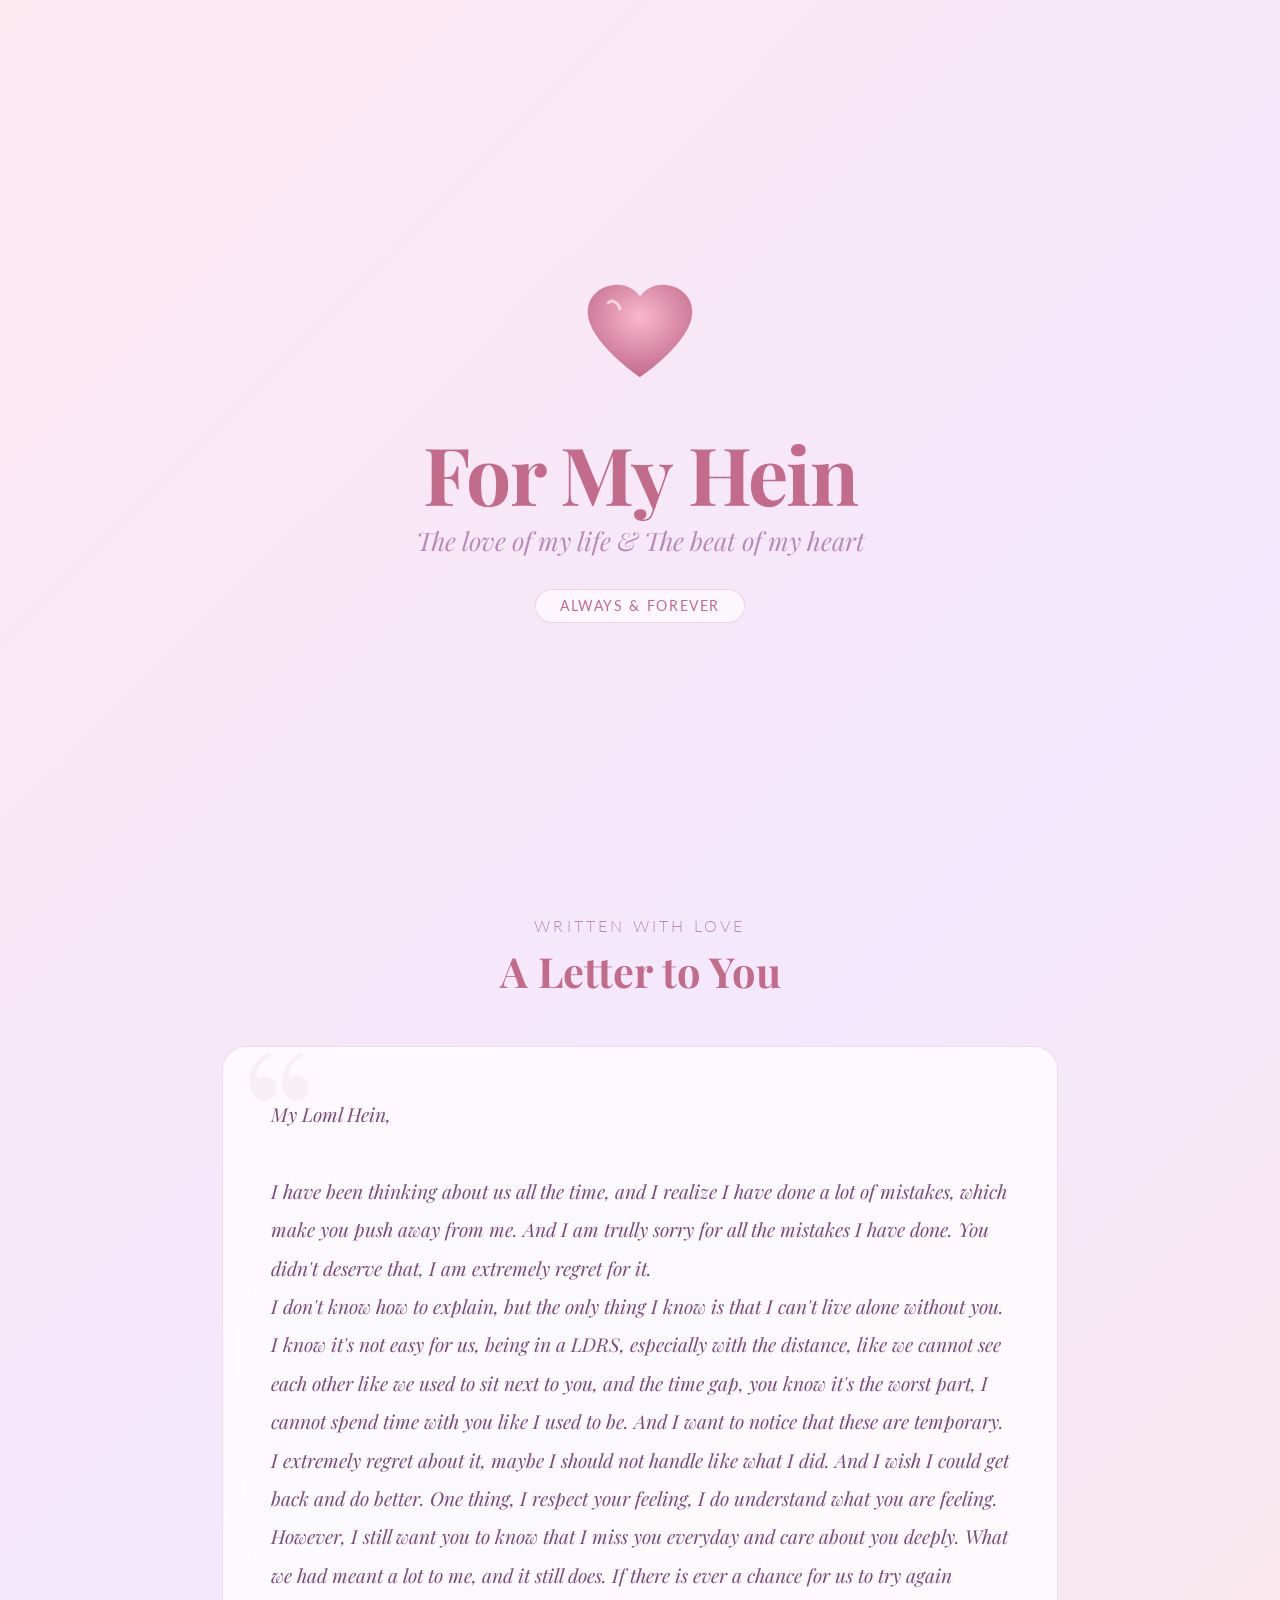
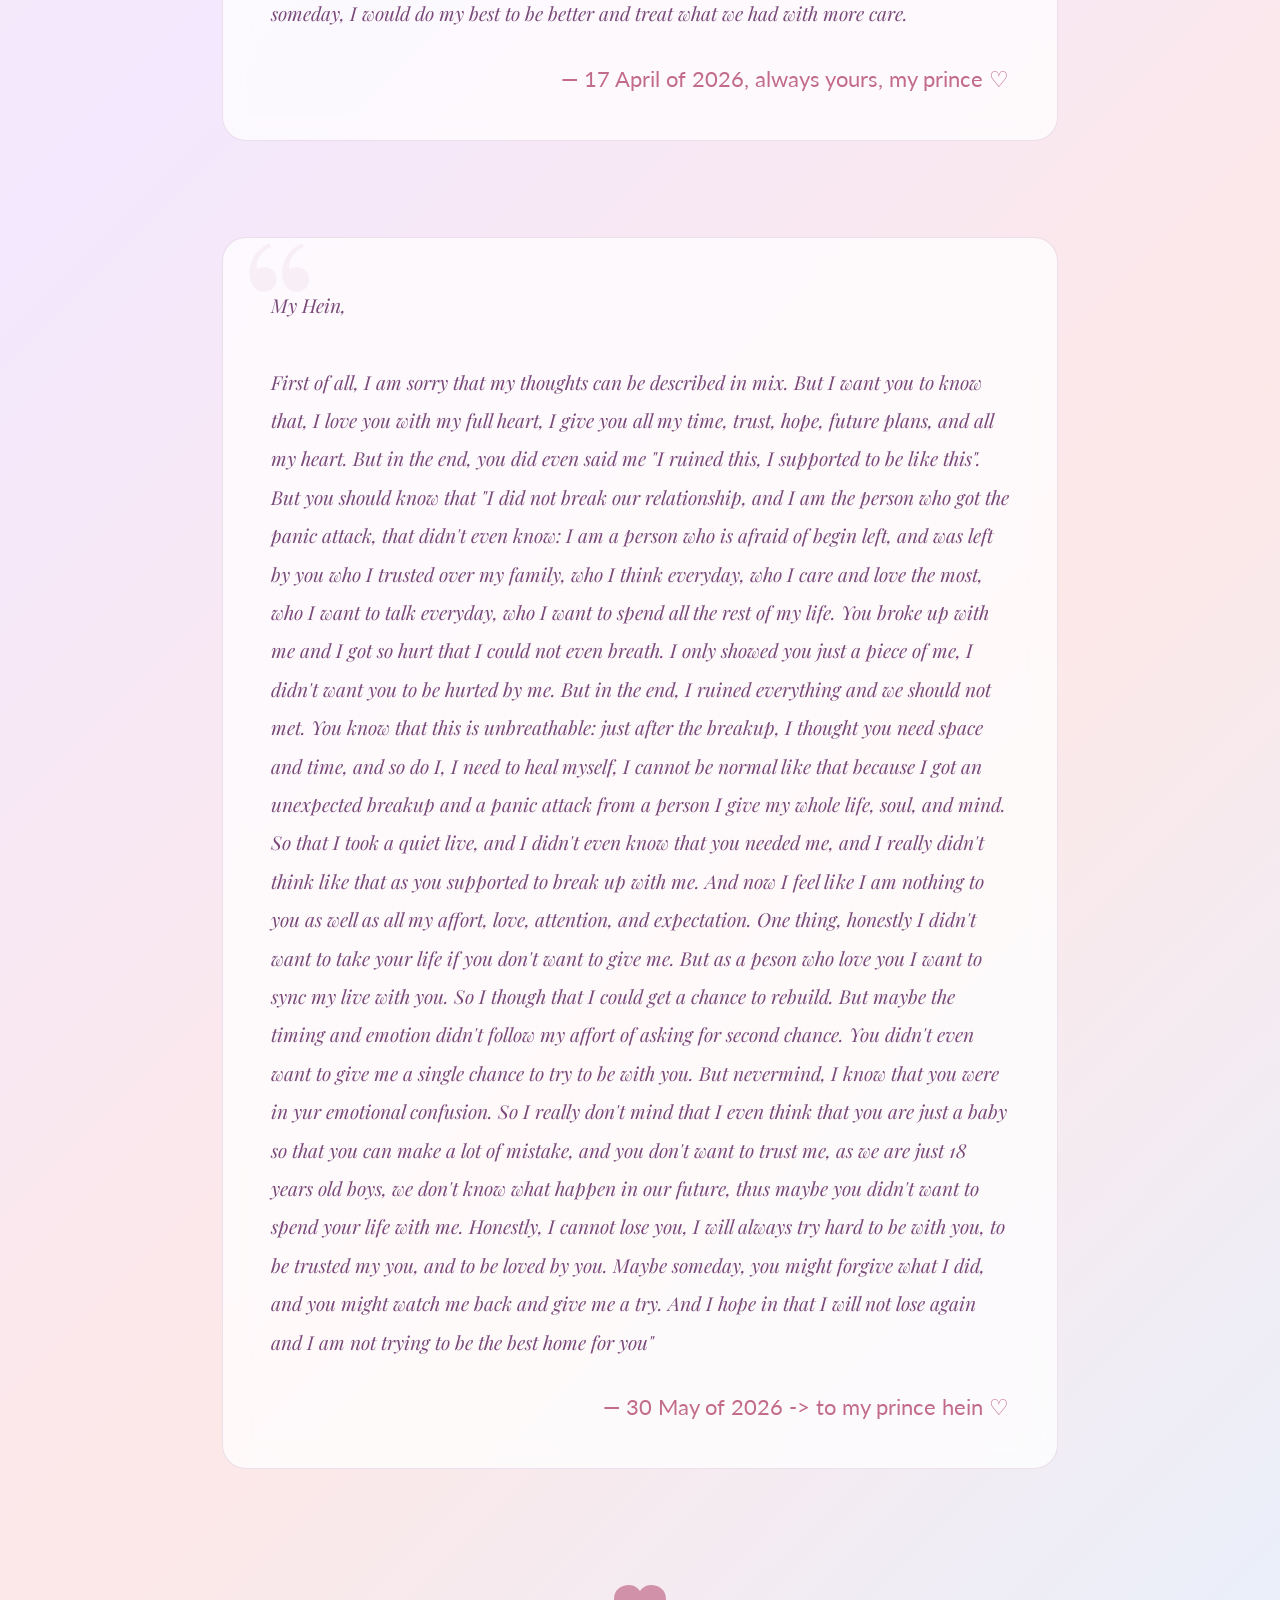
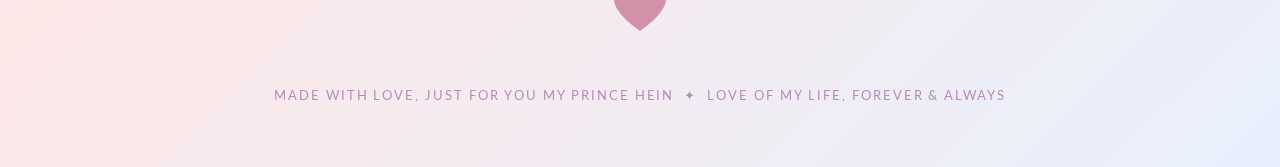
==== commit 7be1a2dd: "30 May of 2026" ====
--- a/index.html
+++ b/index.html
@@ -73,7 +73,53 @@
             chance for us to try again someday, I would do my best to be better
             and treat what we had with more care.
           </p>
-          <div class="signature">— always yours, my prince ♡</div>
+          <div class="signature">
+            — 17 April of 2026, always yours, my prince ♡
+          </div>
+        </div>
+      </div>
+
+      <div class="section" style="padding-top: 1rem">
+        <div class="love-letter">
+          <p>
+            My Hein,<br /><br />
+            First of all, I am sorry that my thoughts can be described in mix.
+            But I want you to know that, I love you with my full heart, I give
+            you all my time, trust, hope, future plans, and all my heart. But in
+            the end, you did even said me "I ruined this, I supported to be like
+            this". But you should know that "I did not break our relationship,
+            and I am the person who got the panic attack, that didn't even know:
+            I am a person who is afraid of begin left, and was left by you who I
+            trusted over my family, who I think everyday, who I care and love
+            the most, who I want to talk everyday, who I want to spend all the
+            rest of my life. You broke up with me and I got so hurt that I could
+            not even breath. I only showed you just a piece of me, I didn't want
+            you to be hurted by me. But in the end, I ruined everything and we
+            should not met. You know that this is unbreathable: just after the
+            breakup, I thought you need space and time, and so do I, I need to
+            heal myself, I cannot be normal like that because I got an
+            unexpected breakup and a panic attack from a person I give my whole
+            life, soul, and mind. So that I took a quiet live, and I didn't even
+            know that you needed me, and I really didn't think like that as you
+            supported to break up with me. And now I feel like I am nothing to
+            you as well as all my affort, love, attention, and expectation. One
+            thing, honestly I didn't want to take your life if you don't want to
+            give me. But as a peson who love you I want to sync my live with
+            you. So I though that I could get a chance to rebuild. But maybe the
+            timing and emotion didn't follow my affort of asking for second
+            chance. You didn't even want to give me a single chance to try to be
+            with you. But nevermind, I know that you were in yur emotional
+            confusion. So I really don't mind that I even think that you are
+            just a baby so that you can make a lot of mistake, and you don't
+            want to trust me, as we are just 18 years old boys, we don't know
+            what happen in our future, thus maybe you didn't want to spend your
+            life with me. Honestly, I cannot lose you, I will always try hard to
+            be with you, to be trusted my you, and to be loved by you. Maybe
+            someday, you might forgive what I did, and you might watch me back
+            and give me a try. And I hope in that I will not lose again and I am
+            not trying to be the best home for you"
+          </p>
+          <div class="signature">— 30 May of 2026 -> to my prince hein ♡</div>
         </div>
       </div>
 
@@ -97,7 +143,8 @@
       </div>
 
       <footer>
-        Made with love, just for you &nbsp;✦&nbsp; Loml, forever &amp; always
+        Made with love, just for you my prince Hein &nbsp;✦&nbsp; Love of my
+        Life, forever &amp; always
       </footer>
     </div>
 
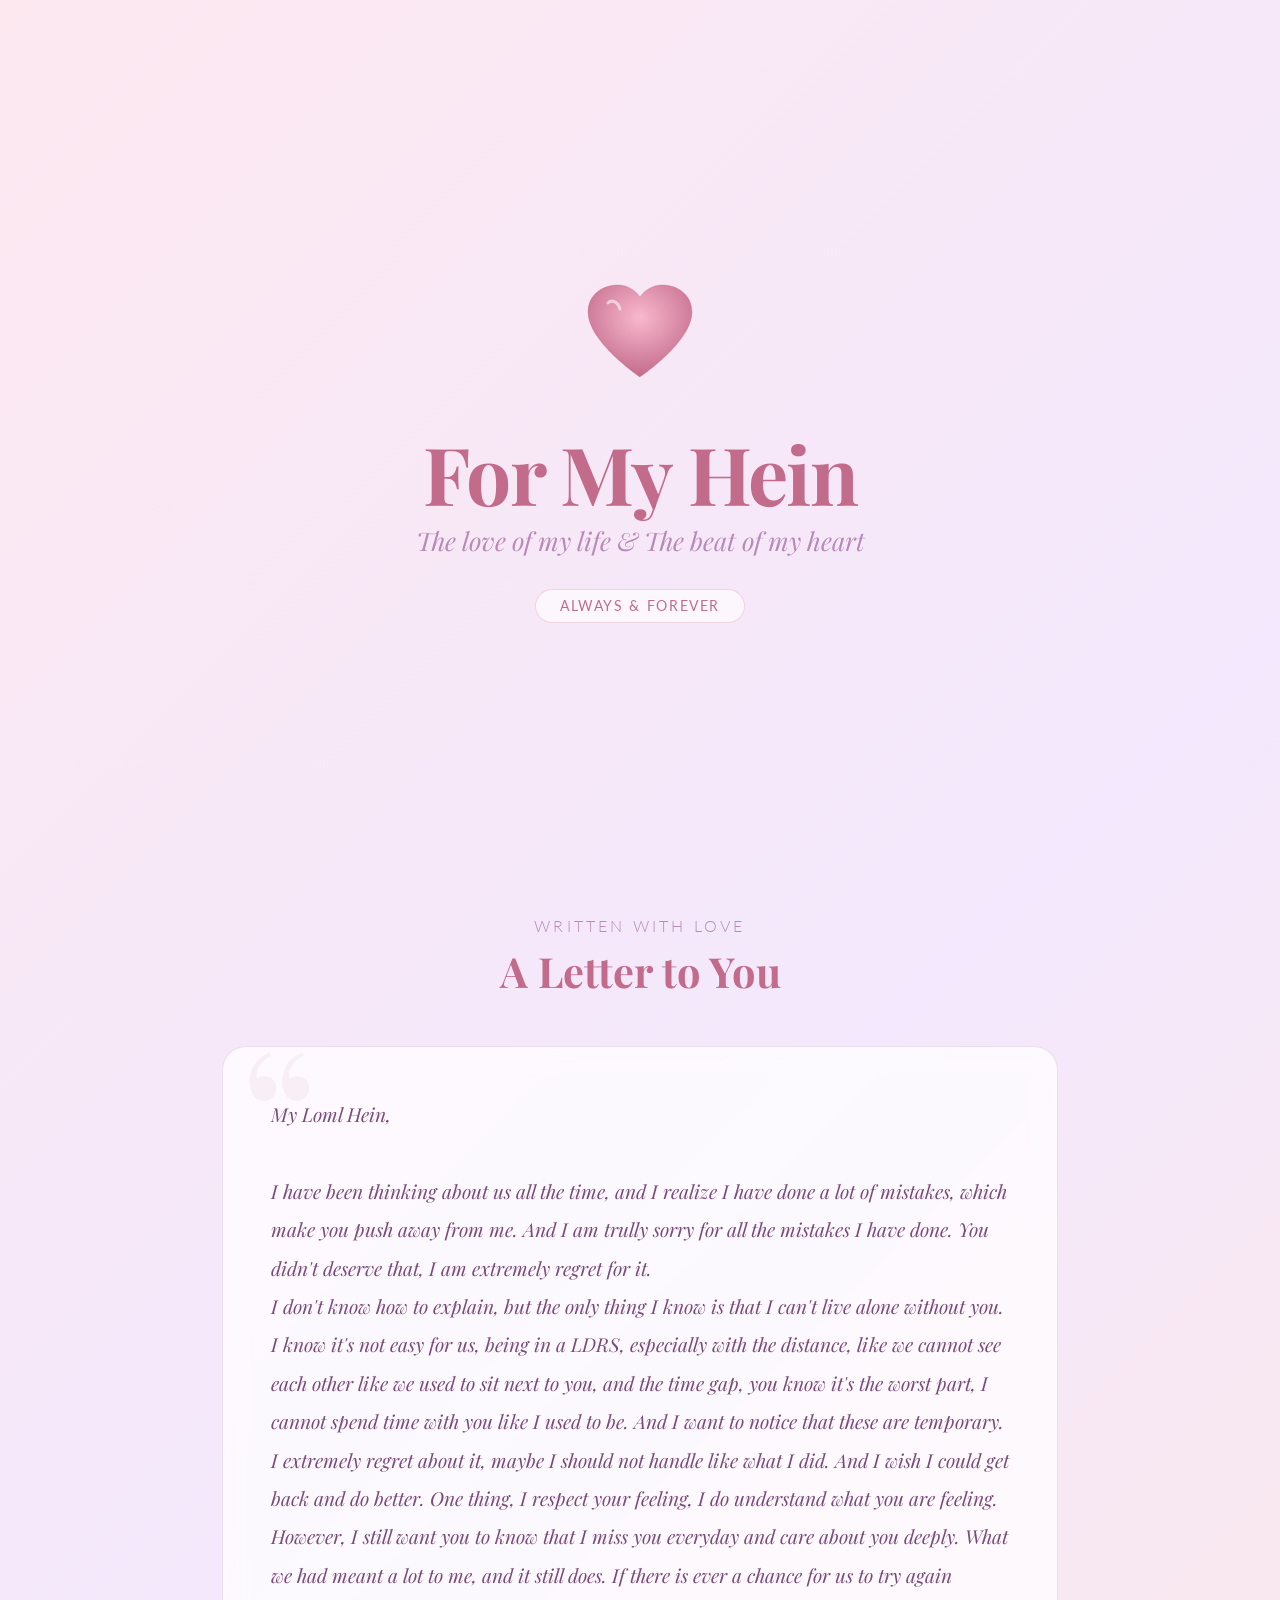
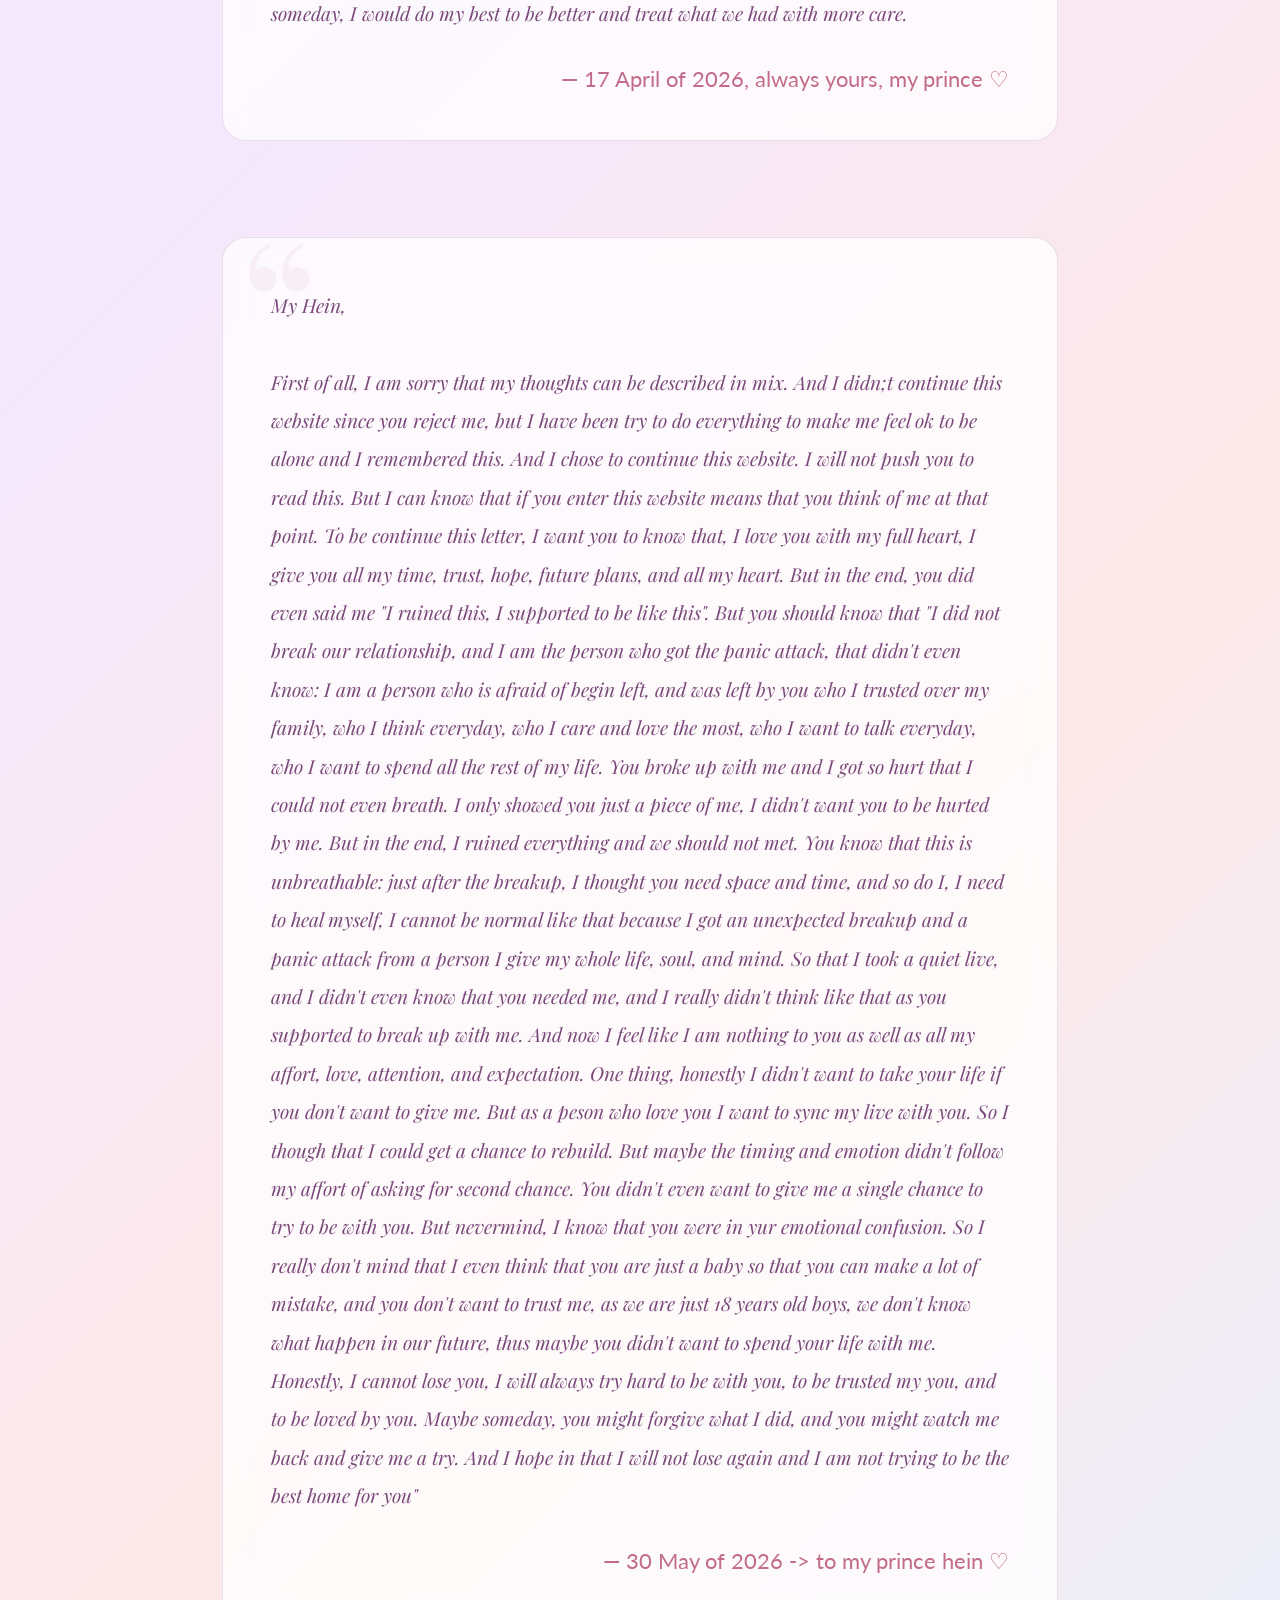
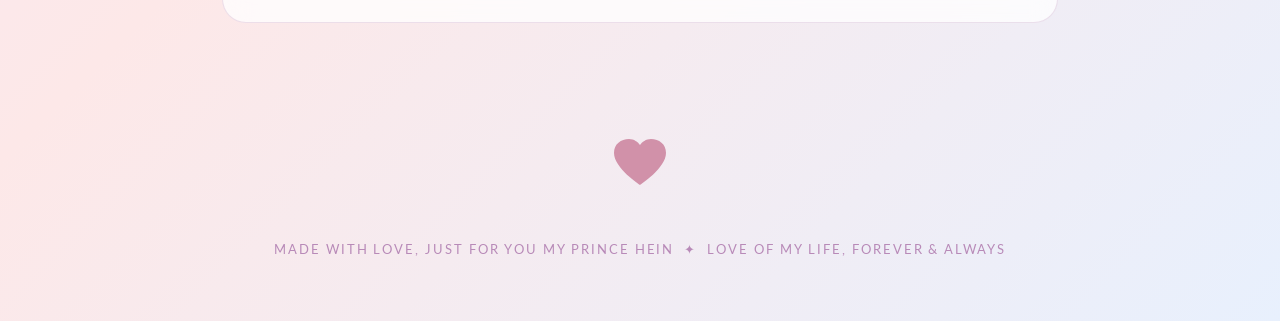
==== commit 8ea6c133: "30 May of 2026" ====
--- a/index.html
+++ b/index.html
@@ -84,40 +84,45 @@
           <p>
             My Hein,<br /><br />
             First of all, I am sorry that my thoughts can be described in mix.
-            But I want you to know that, I love you with my full heart, I give
-            you all my time, trust, hope, future plans, and all my heart. But in
-            the end, you did even said me "I ruined this, I supported to be like
-            this". But you should know that "I did not break our relationship,
-            and I am the person who got the panic attack, that didn't even know:
-            I am a person who is afraid of begin left, and was left by you who I
-            trusted over my family, who I think everyday, who I care and love
-            the most, who I want to talk everyday, who I want to spend all the
-            rest of my life. You broke up with me and I got so hurt that I could
-            not even breath. I only showed you just a piece of me, I didn't want
-            you to be hurted by me. But in the end, I ruined everything and we
-            should not met. You know that this is unbreathable: just after the
-            breakup, I thought you need space and time, and so do I, I need to
-            heal myself, I cannot be normal like that because I got an
-            unexpected breakup and a panic attack from a person I give my whole
-            life, soul, and mind. So that I took a quiet live, and I didn't even
-            know that you needed me, and I really didn't think like that as you
-            supported to break up with me. And now I feel like I am nothing to
-            you as well as all my affort, love, attention, and expectation. One
-            thing, honestly I didn't want to take your life if you don't want to
-            give me. But as a peson who love you I want to sync my live with
-            you. So I though that I could get a chance to rebuild. But maybe the
-            timing and emotion didn't follow my affort of asking for second
-            chance. You didn't even want to give me a single chance to try to be
-            with you. But nevermind, I know that you were in yur emotional
-            confusion. So I really don't mind that I even think that you are
-            just a baby so that you can make a lot of mistake, and you don't
-            want to trust me, as we are just 18 years old boys, we don't know
-            what happen in our future, thus maybe you didn't want to spend your
-            life with me. Honestly, I cannot lose you, I will always try hard to
-            be with you, to be trusted my you, and to be loved by you. Maybe
-            someday, you might forgive what I did, and you might watch me back
-            and give me a try. And I hope in that I will not lose again and I am
-            not trying to be the best home for you"
+            And I didn;t continue this website since you reject me, but I have
+            been try to do everything to make me feel ok to be alone and I
+            remembered this. And I chose to continue this website. I will not
+            push you to read this. But I can know that if you enter this website
+            means that you think of me at that point. To be continue this
+            letter, I want you to know that, I love you with my full heart, I
+            give you all my time, trust, hope, future plans, and all my heart.
+            But in the end, you did even said me "I ruined this, I supported to
+            be like this". But you should know that "I did not break our
+            relationship, and I am the person who got the panic attack, that
+            didn't even know: I am a person who is afraid of begin left, and was
+            left by you who I trusted over my family, who I think everyday, who
+            I care and love the most, who I want to talk everyday, who I want to
+            spend all the rest of my life. You broke up with me and I got so
+            hurt that I could not even breath. I only showed you just a piece of
+            me, I didn't want you to be hurted by me. But in the end, I ruined
+            everything and we should not met. You know that this is
+            unbreathable: just after the breakup, I thought you need space and
+            time, and so do I, I need to heal myself, I cannot be normal like
+            that because I got an unexpected breakup and a panic attack from a
+            person I give my whole life, soul, and mind. So that I took a quiet
+            live, and I didn't even know that you needed me, and I really didn't
+            think like that as you supported to break up with me. And now I feel
+            like I am nothing to you as well as all my affort, love, attention,
+            and expectation. One thing, honestly I didn't want to take your life
+            if you don't want to give me. But as a peson who love you I want to
+            sync my live with you. So I though that I could get a chance to
+            rebuild. But maybe the timing and emotion didn't follow my affort of
+            asking for second chance. You didn't even want to give me a single
+            chance to try to be with you. But nevermind, I know that you were in
+            yur emotional confusion. So I really don't mind that I even think
+            that you are just a baby so that you can make a lot of mistake, and
+            you don't want to trust me, as we are just 18 years old boys, we
+            don't know what happen in our future, thus maybe you didn't want to
+            spend your life with me. Honestly, I cannot lose you, I will always
+            try hard to be with you, to be trusted my you, and to be loved by
+            you. Maybe someday, you might forgive what I did, and you might
+            watch me back and give me a try. And I hope in that I will not lose
+            again and I am not trying to be the best home for you"
           </p>
           <div class="signature">— 30 May of 2026 -> to my prince hein ♡</div>
         </div>
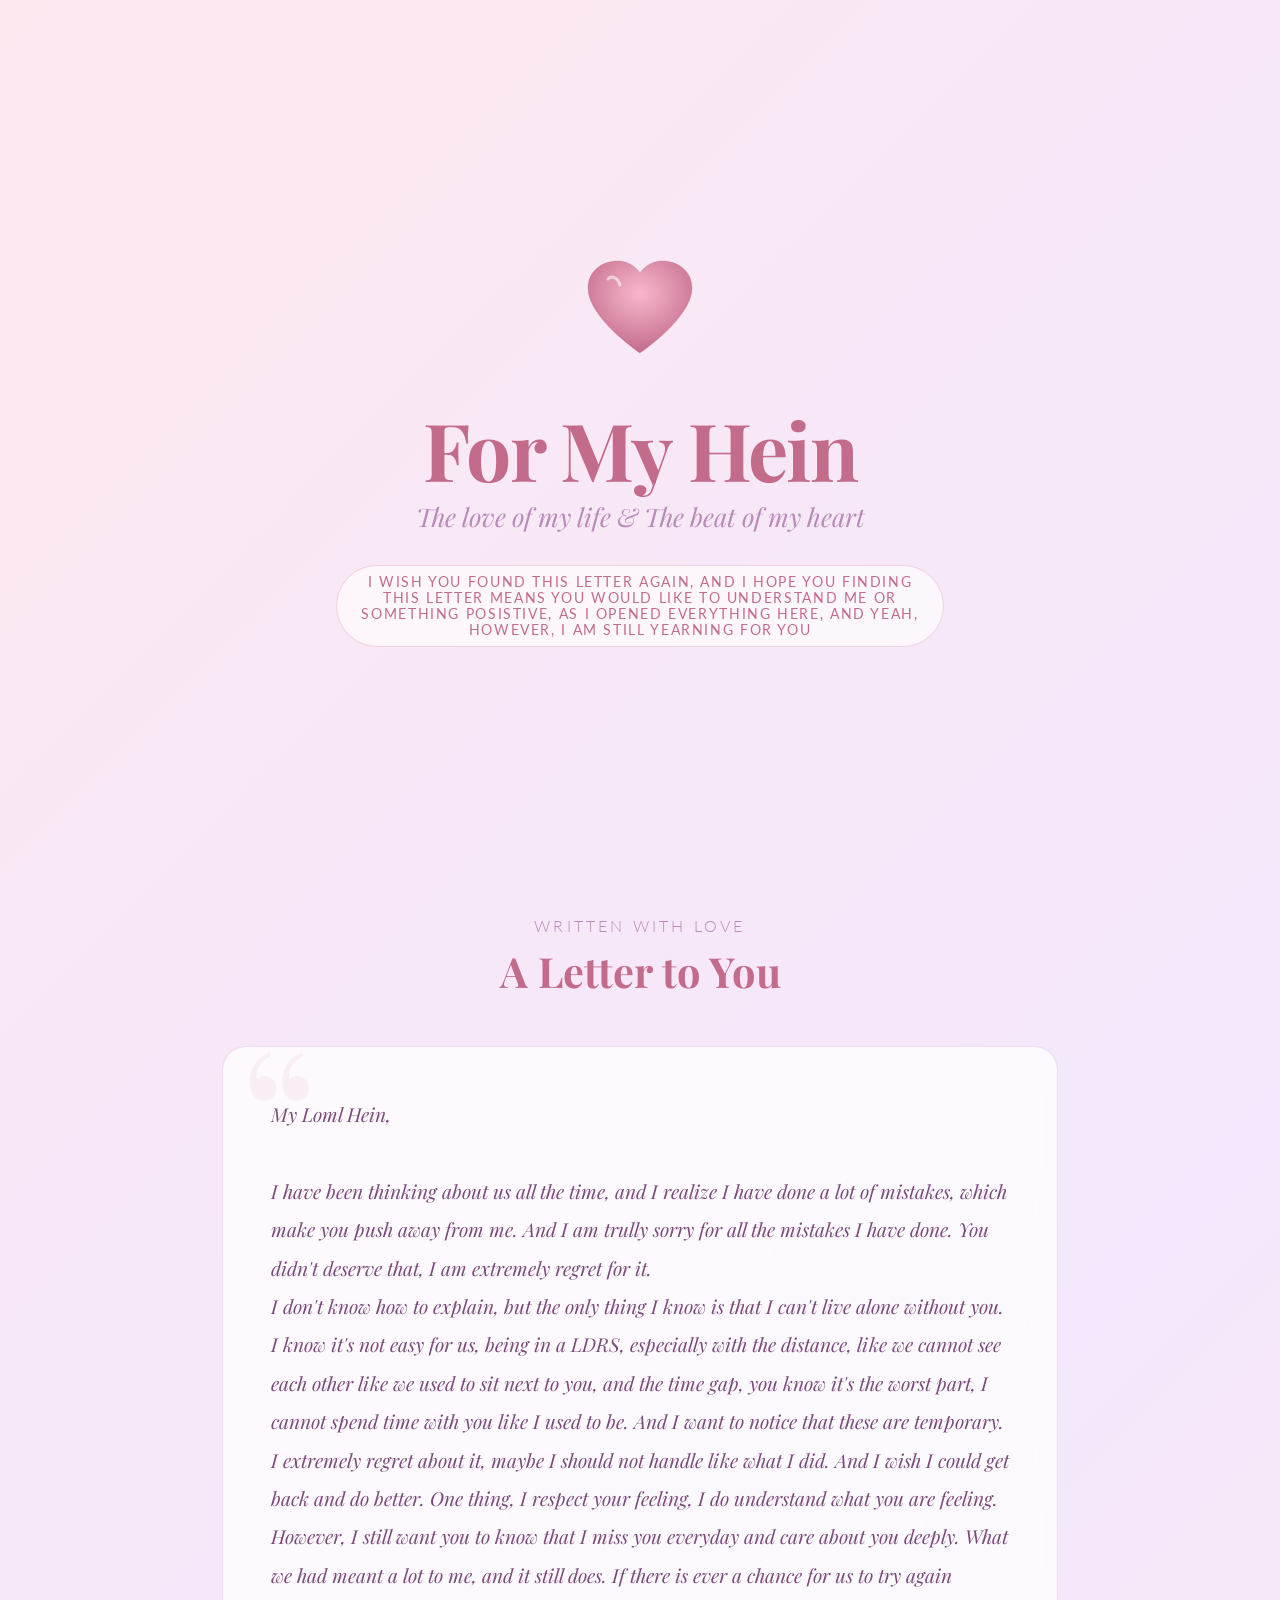
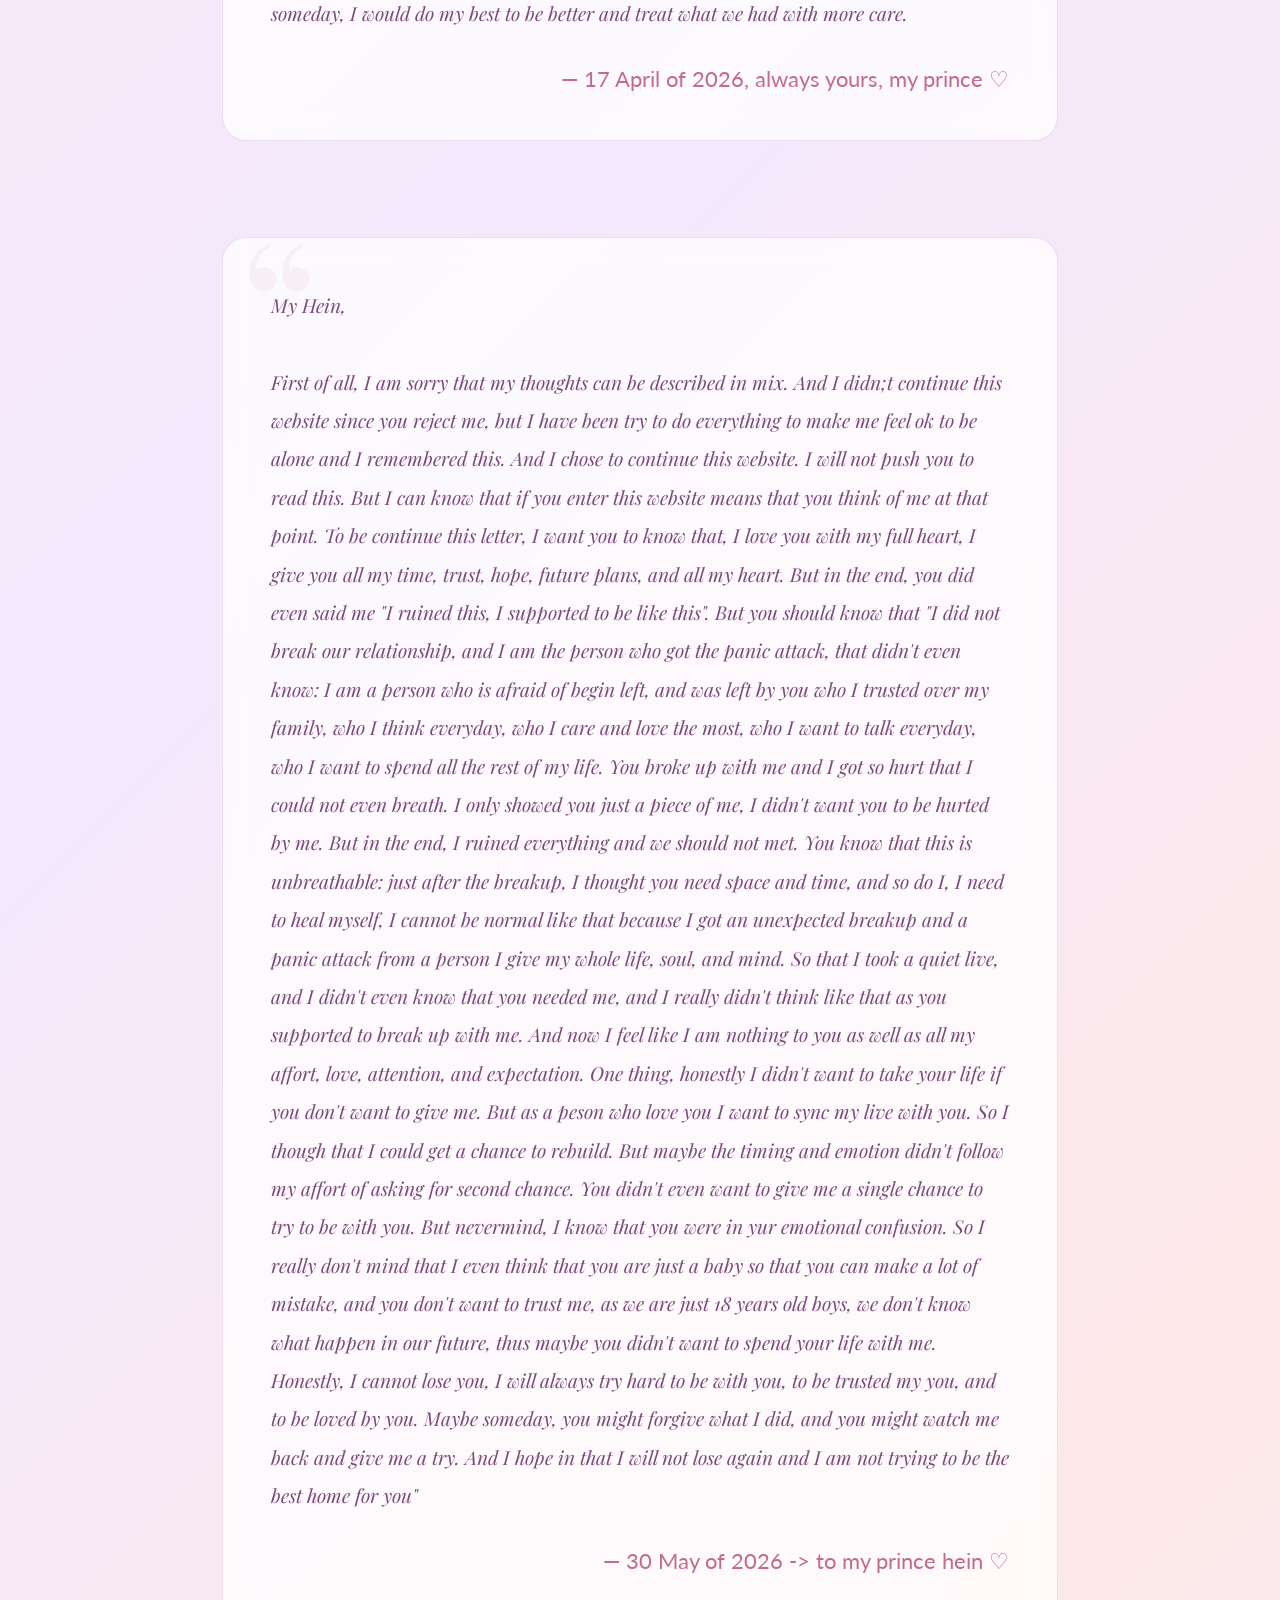
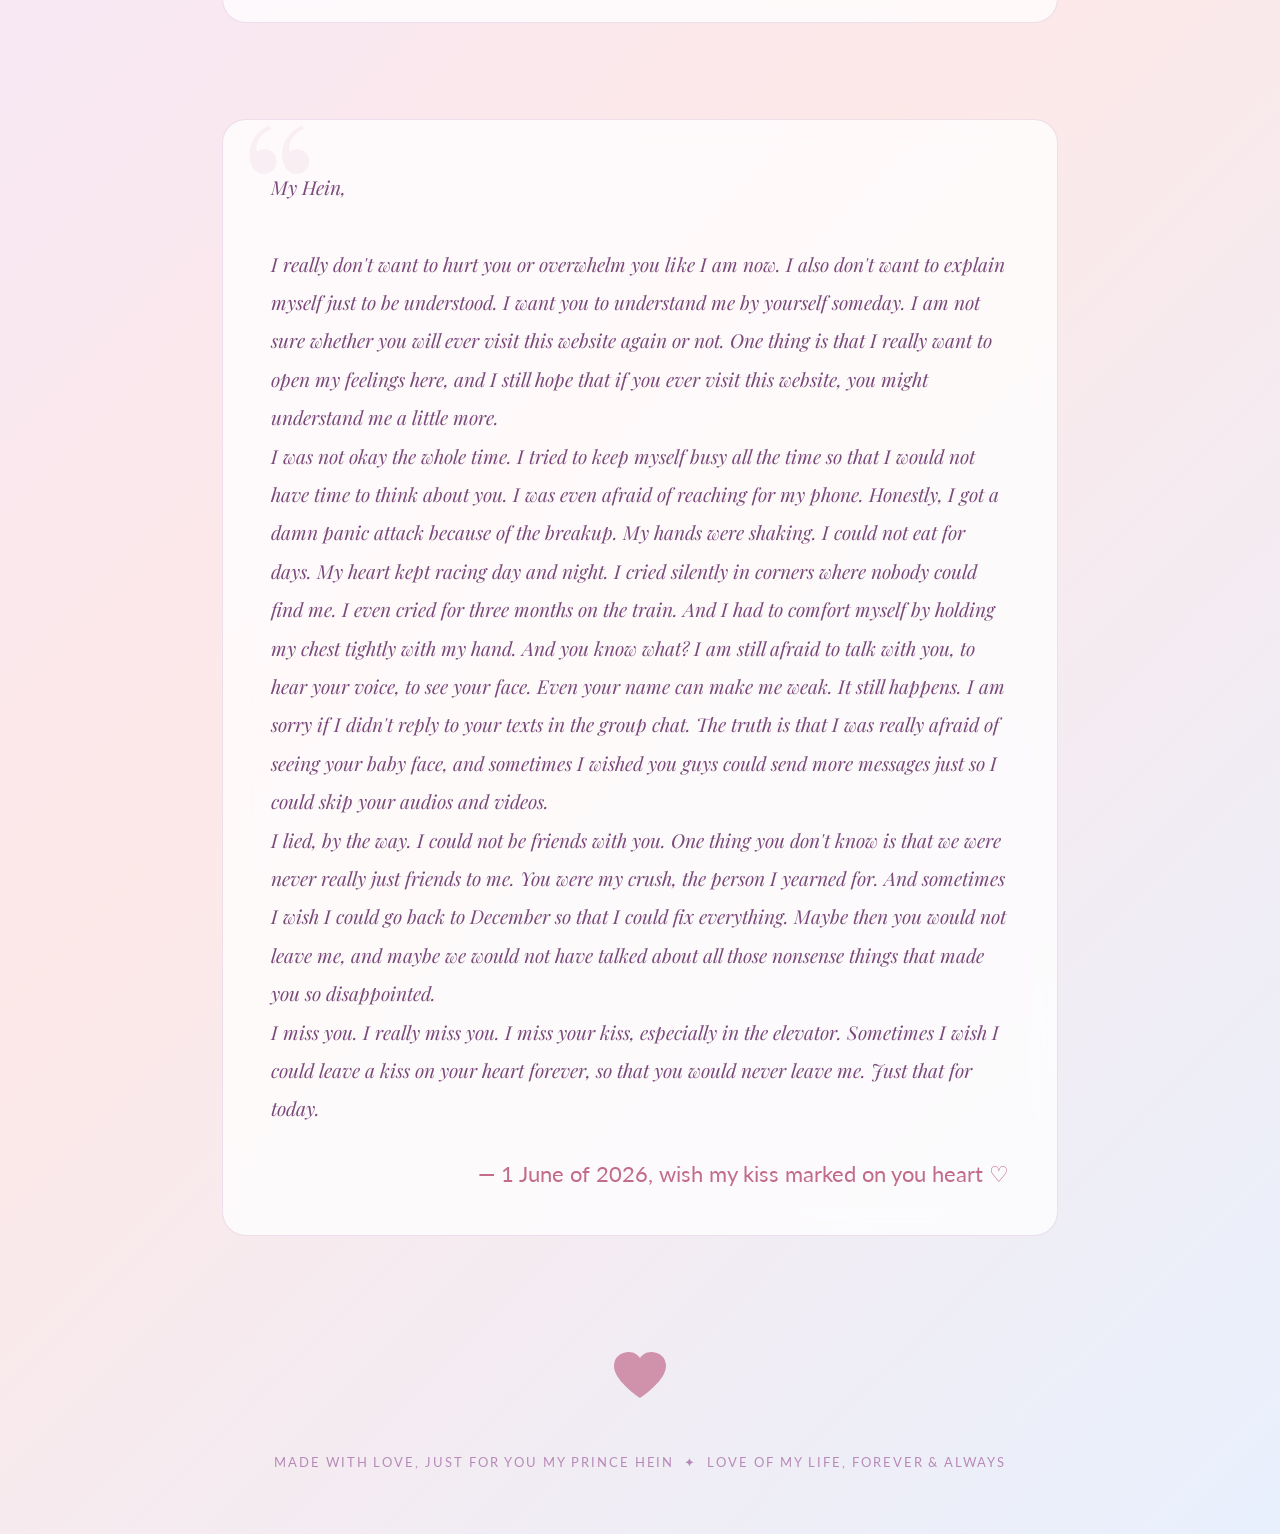
==== commit 26b9c5c8: "612026" ====
--- a/index.html
+++ b/index.html
@@ -42,7 +42,11 @@
         </div>
         <h1>For My Hein</h1>
         <h2>The love of my life &amp; The beat of my heart</h2>
-        <div class="date-badge">always &amp; forever</div>
+        <div class="date-badge">
+          I wish you found this letter again, and I hope you finding this letter
+          means you would like to understand me or something posistive, as I
+          opened everything here, and yeah, however, I am still yearning for you
+        </div>
       </div>
 
       <div class="section" style="padding-top: 1rem">
@@ -128,6 +132,55 @@
         </div>
       </div>
 
+      <div class="section" style="padding-top: 1rem">
+        <div class="love-letter">
+          <p>
+            My Hein,<br /><br />
+
+            I really don't want to hurt you or overwhelm you like I am now. I
+            also don't want to explain myself just to be understood. I want you
+            to understand me by yourself someday. I am not sure whether you will
+            ever visit this website again or not. One thing is that I really
+            want to open my feelings here, and I still hope that if you ever
+            visit this website, you might understand me a little more.
+
+            <br />
+
+            I was not okay the whole time. I tried to keep myself busy all the
+            time so that I would not have time to think about you. I was even
+            afraid of reaching for my phone. Honestly, I got a damn panic attack
+            because of the breakup. My hands were shaking. I could not eat for
+            days. My heart kept racing day and night. I cried silently in
+            corners where nobody could find me. I even cried for three months on
+            the train. And I had to comfort myself by holding my chest tightly
+            with my hand. And you know what? I am still afraid to talk with you,
+            to hear your voice, to see your face. Even your name can make me
+            weak. It still happens. I am sorry if I didn't reply to your texts
+            in the group chat. The truth is that I was really afraid of seeing
+            your baby face, and sometimes I wished you guys could send more
+            messages just so I could skip your audios and videos.
+
+            <br />
+
+            I lied, by the way. I could not be friends with you. One thing you
+            don't know is that we were never really just friends to me. You were
+            my crush, the person I yearned for. And sometimes I wish I could go
+            back to December so that I could fix everything. Maybe then you
+            would not leave me, and maybe we would not have talked about all
+            those nonsense things that made you so disappointed.
+
+            <br />
+
+            I miss you. I really miss you. I miss your kiss, especially in the
+            elevator. Sometimes I wish I could leave a kiss on your heart
+            forever, so that you would never leave me. Just that for today.
+          </p>
+          <div class="signature">
+            — 1 June of 2026, wish my kiss marked on you heart ♡
+          </div>
+        </div>
+      </div>
+
       <div style="text-align: center; padding: 2rem 0 0">
         <svg
           width="60"
--- a/style.css
+++ b/style.css
@@ -126,6 +126,7 @@
   color: #c26b8a;
   animation: fadeSlideUp 1.2s 0.6s ease both;
   opacity: 0;
+  width: 50%;
 }
 @keyframes fadeSlideUp {
   from {
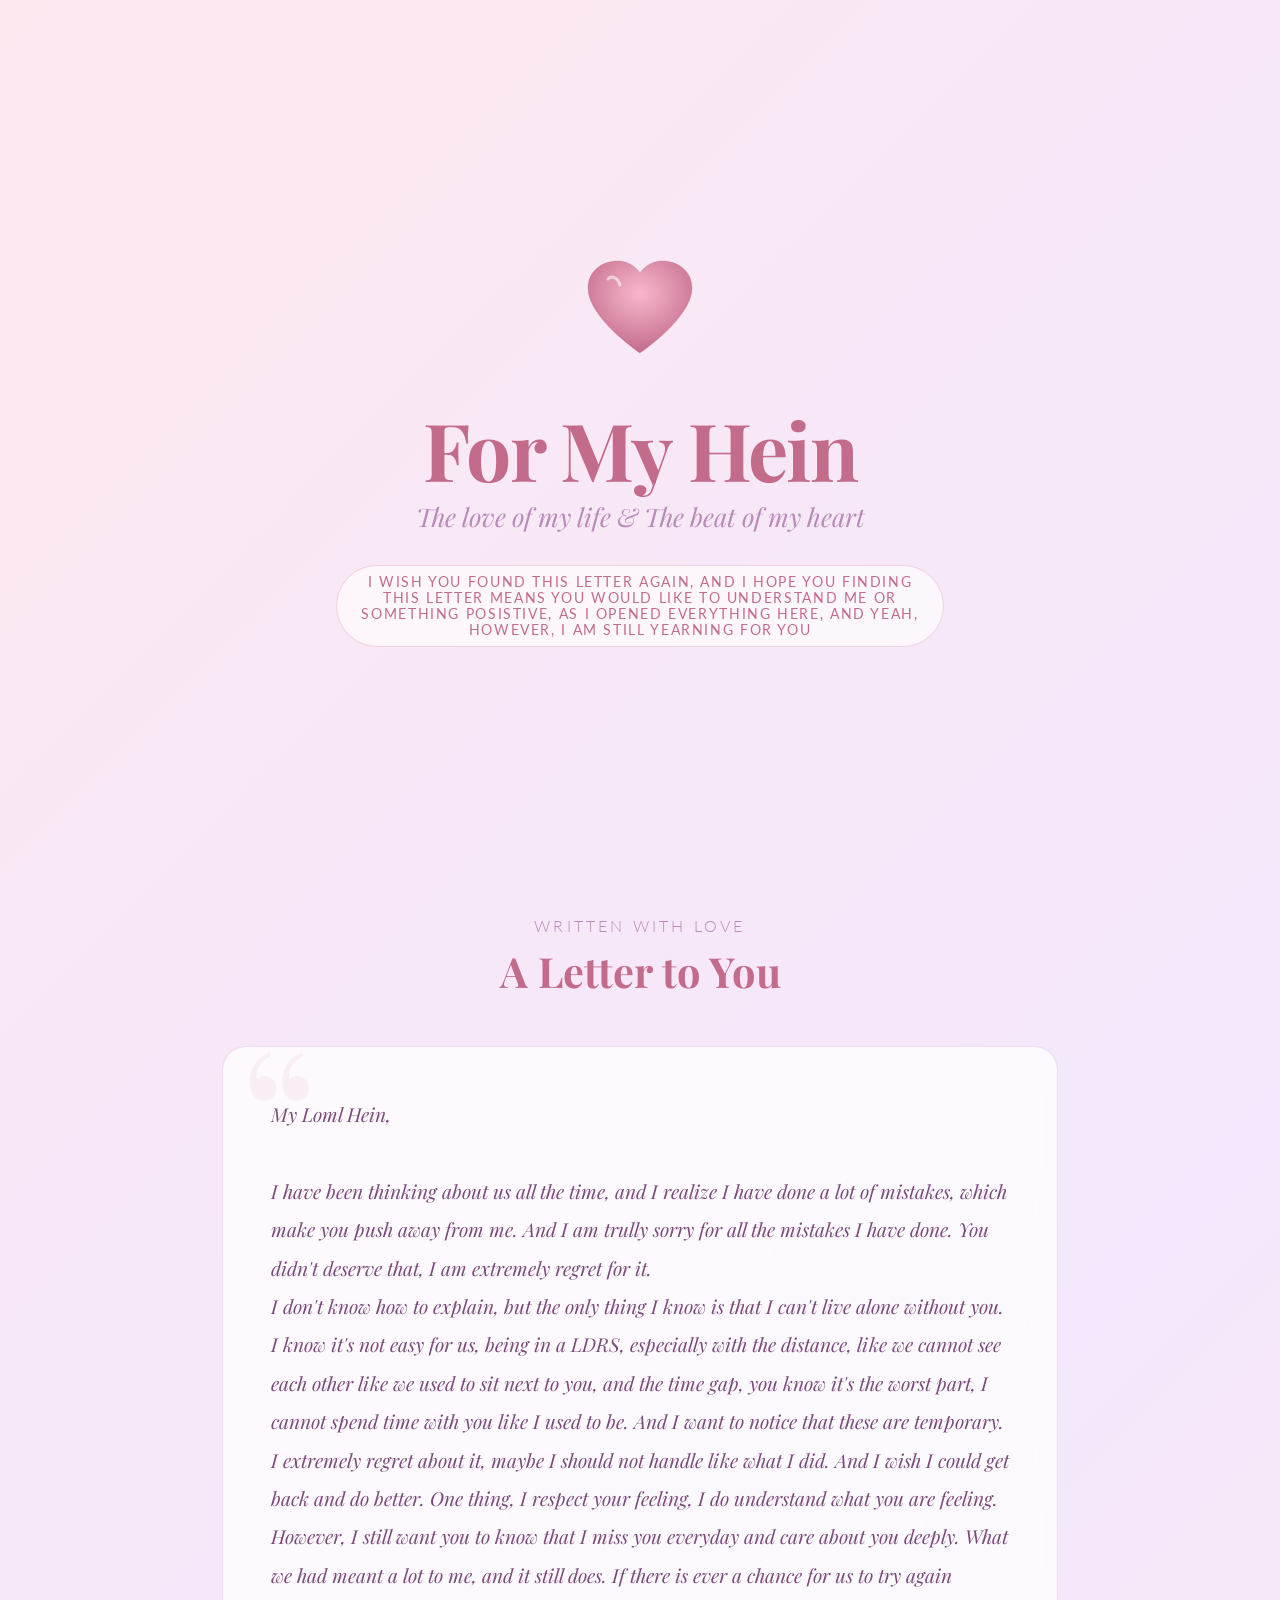
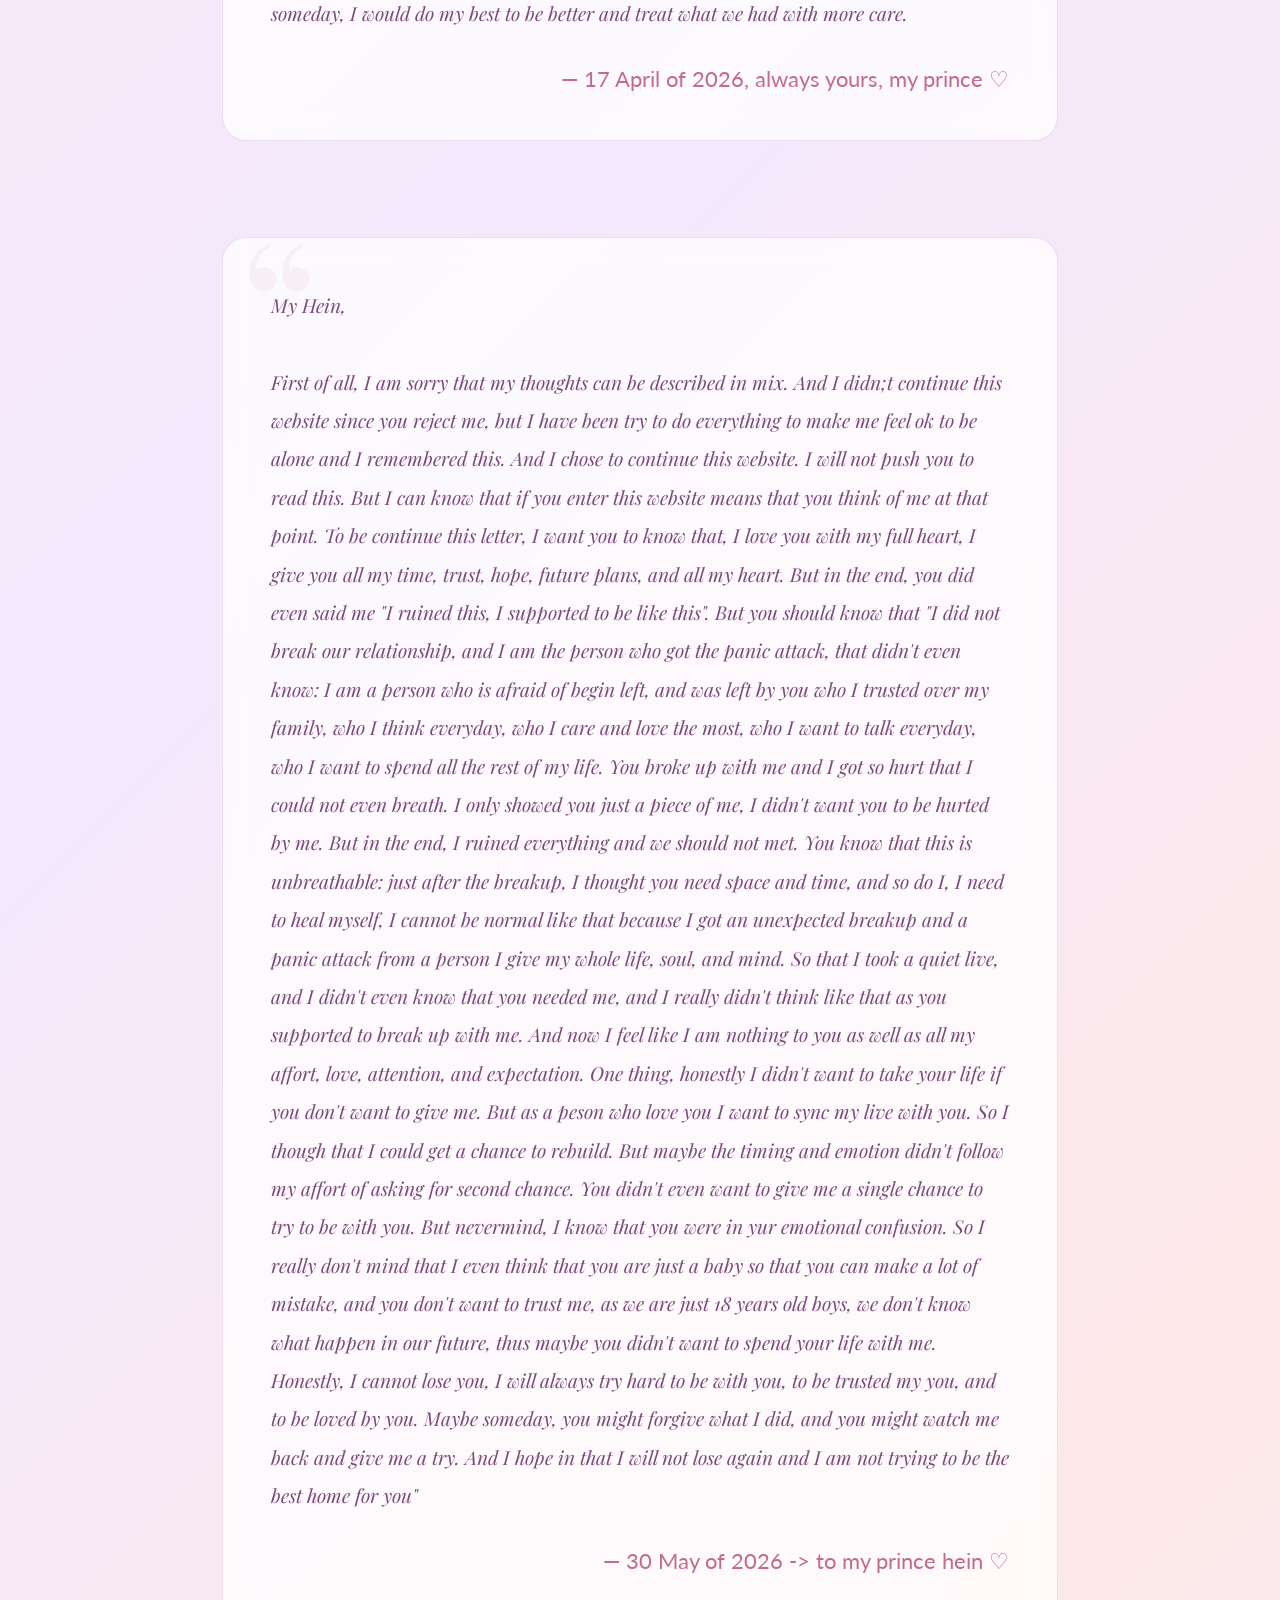
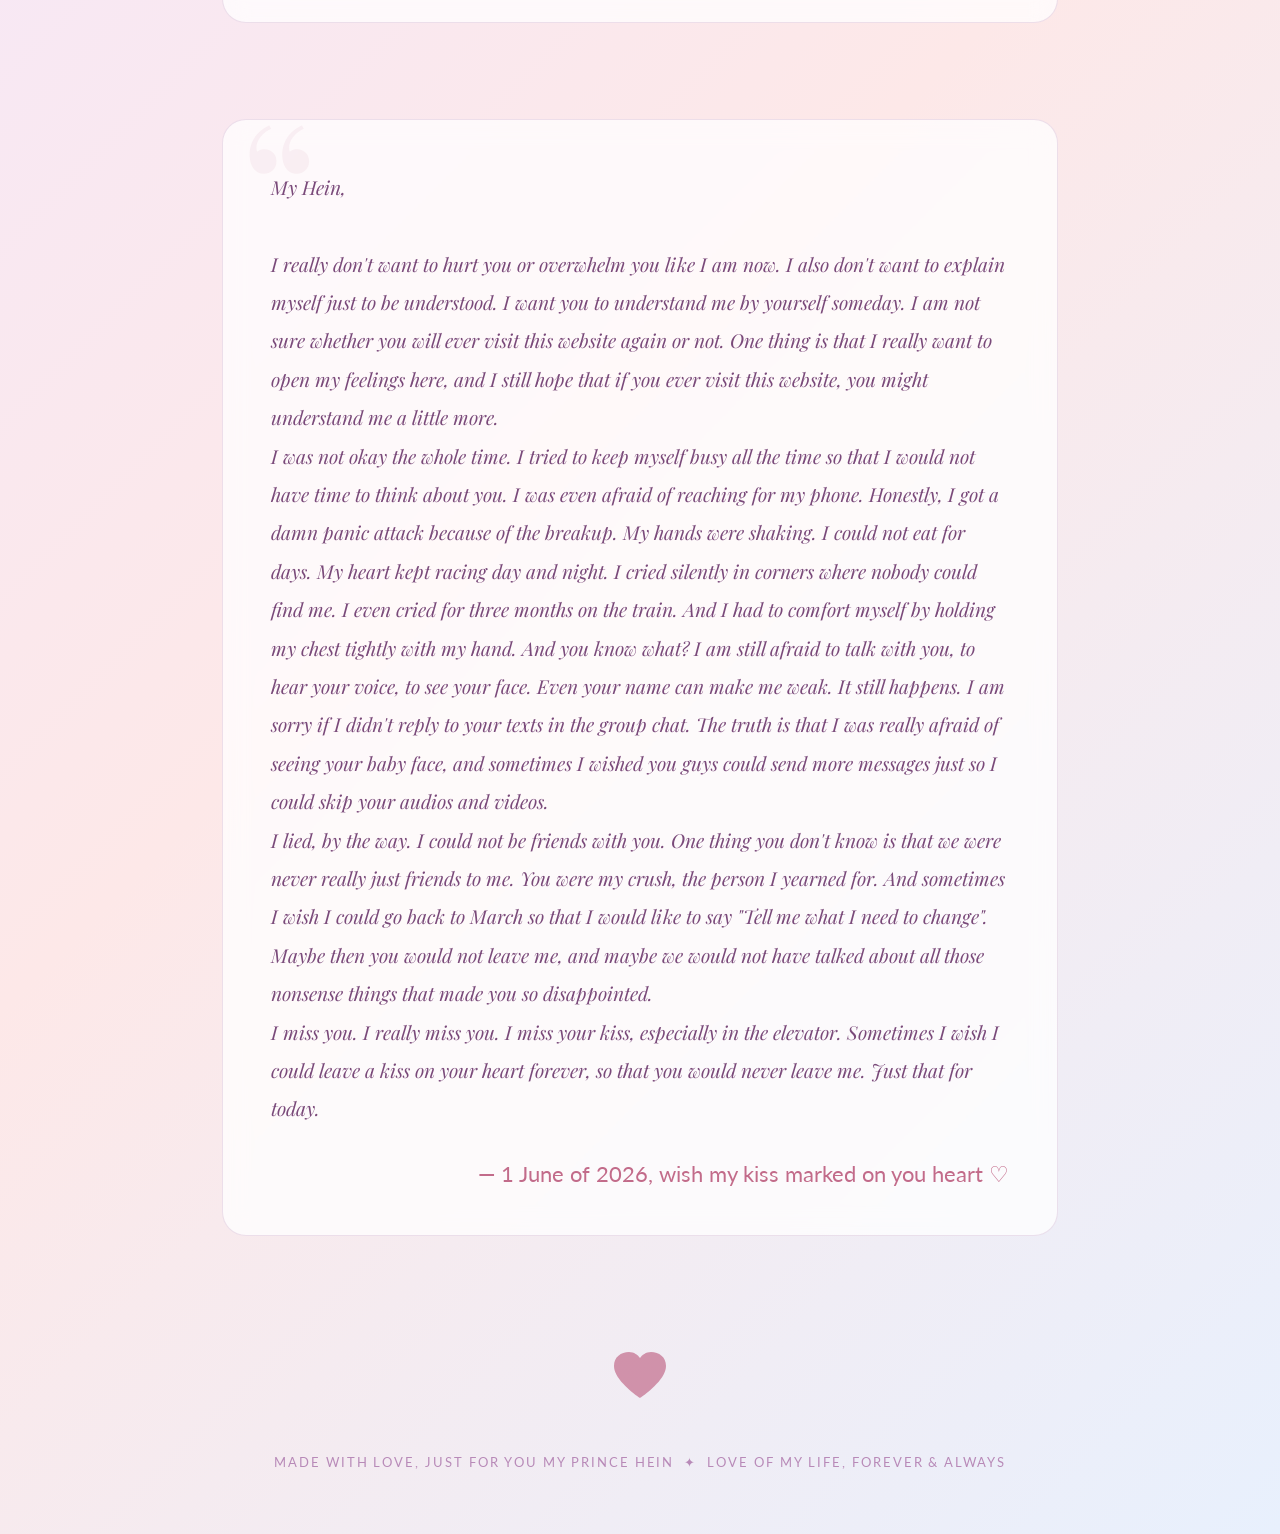
==== commit c6272a3b: "612026" ====
--- a/index.html
+++ b/index.html
@@ -165,9 +165,10 @@
             I lied, by the way. I could not be friends with you. One thing you
             don't know is that we were never really just friends to me. You were
             my crush, the person I yearned for. And sometimes I wish I could go
-            back to December so that I could fix everything. Maybe then you
-            would not leave me, and maybe we would not have talked about all
-            those nonsense things that made you so disappointed.
+            back to March so that I would like to say "Tell me what I need to
+            change". Maybe then you would not leave me, and maybe we would not
+            have talked about all those nonsense things that made you so
+            disappointed.
 
             <br />
 
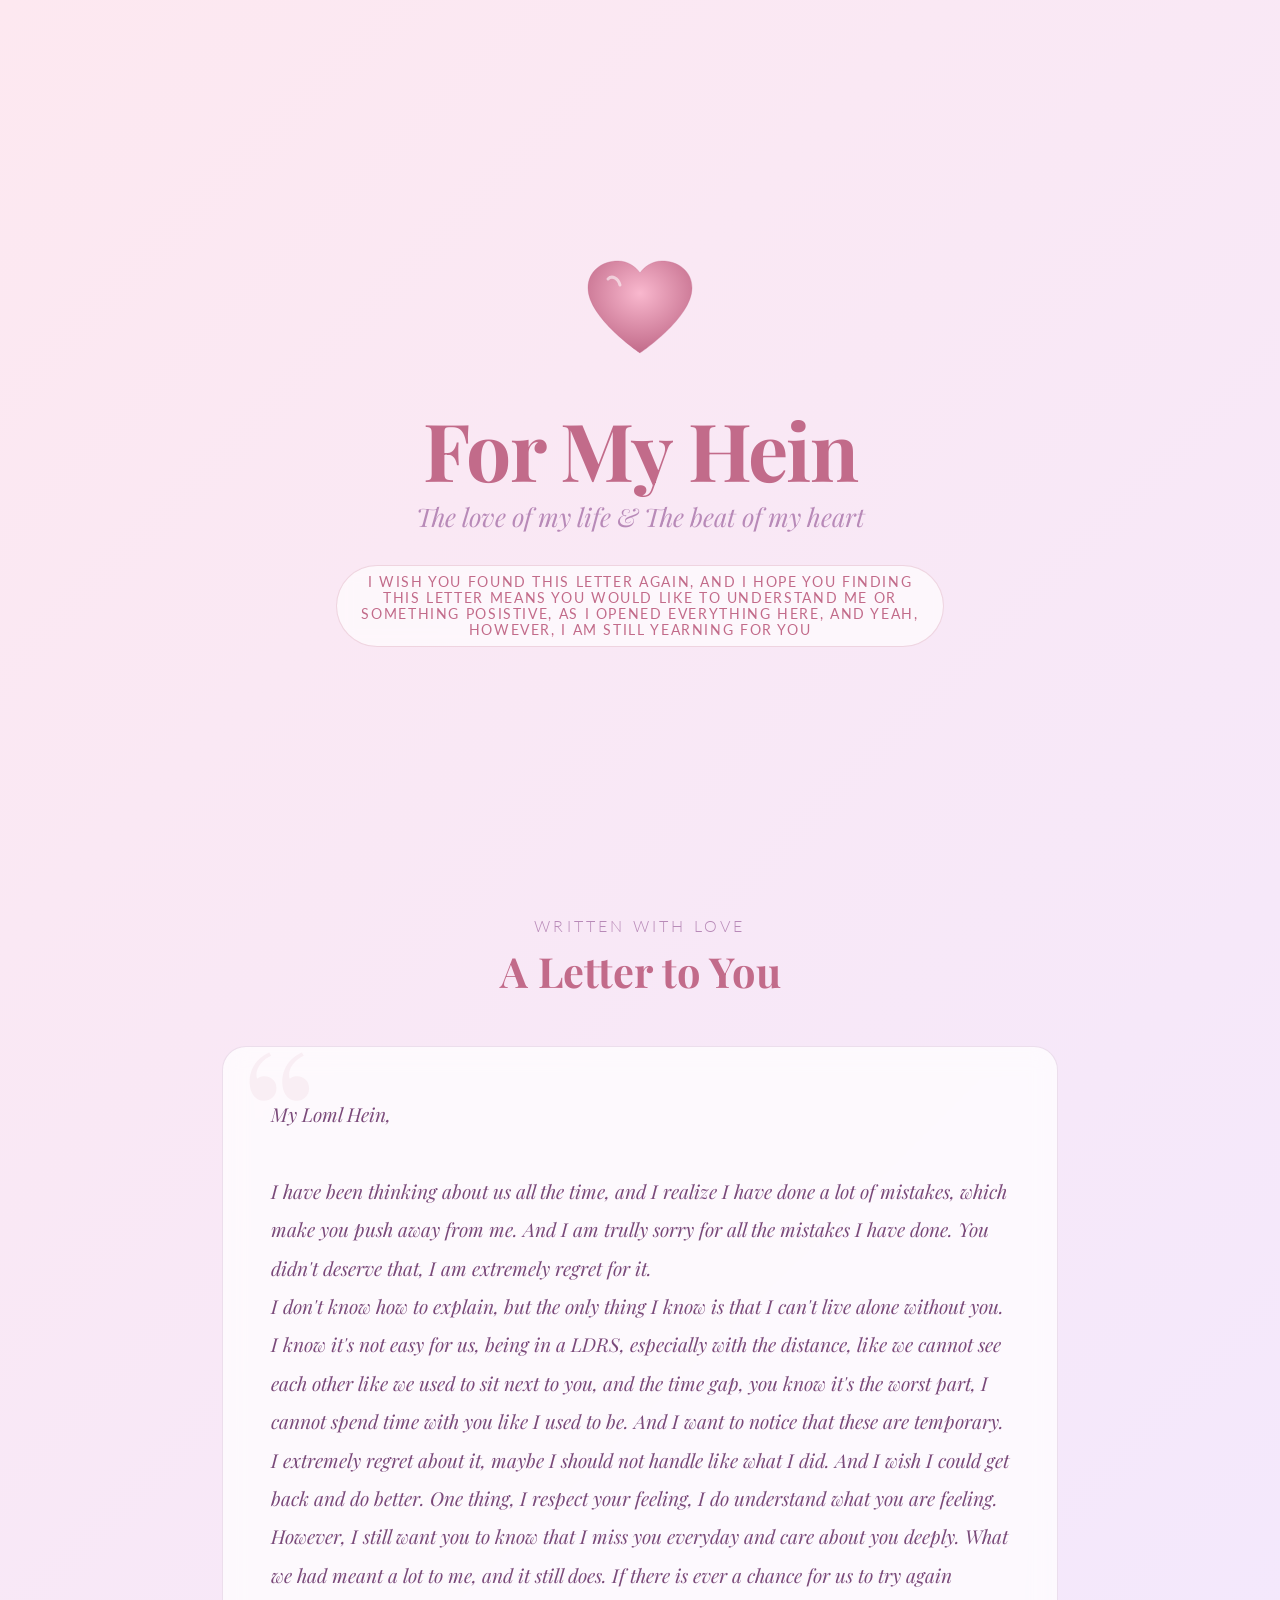
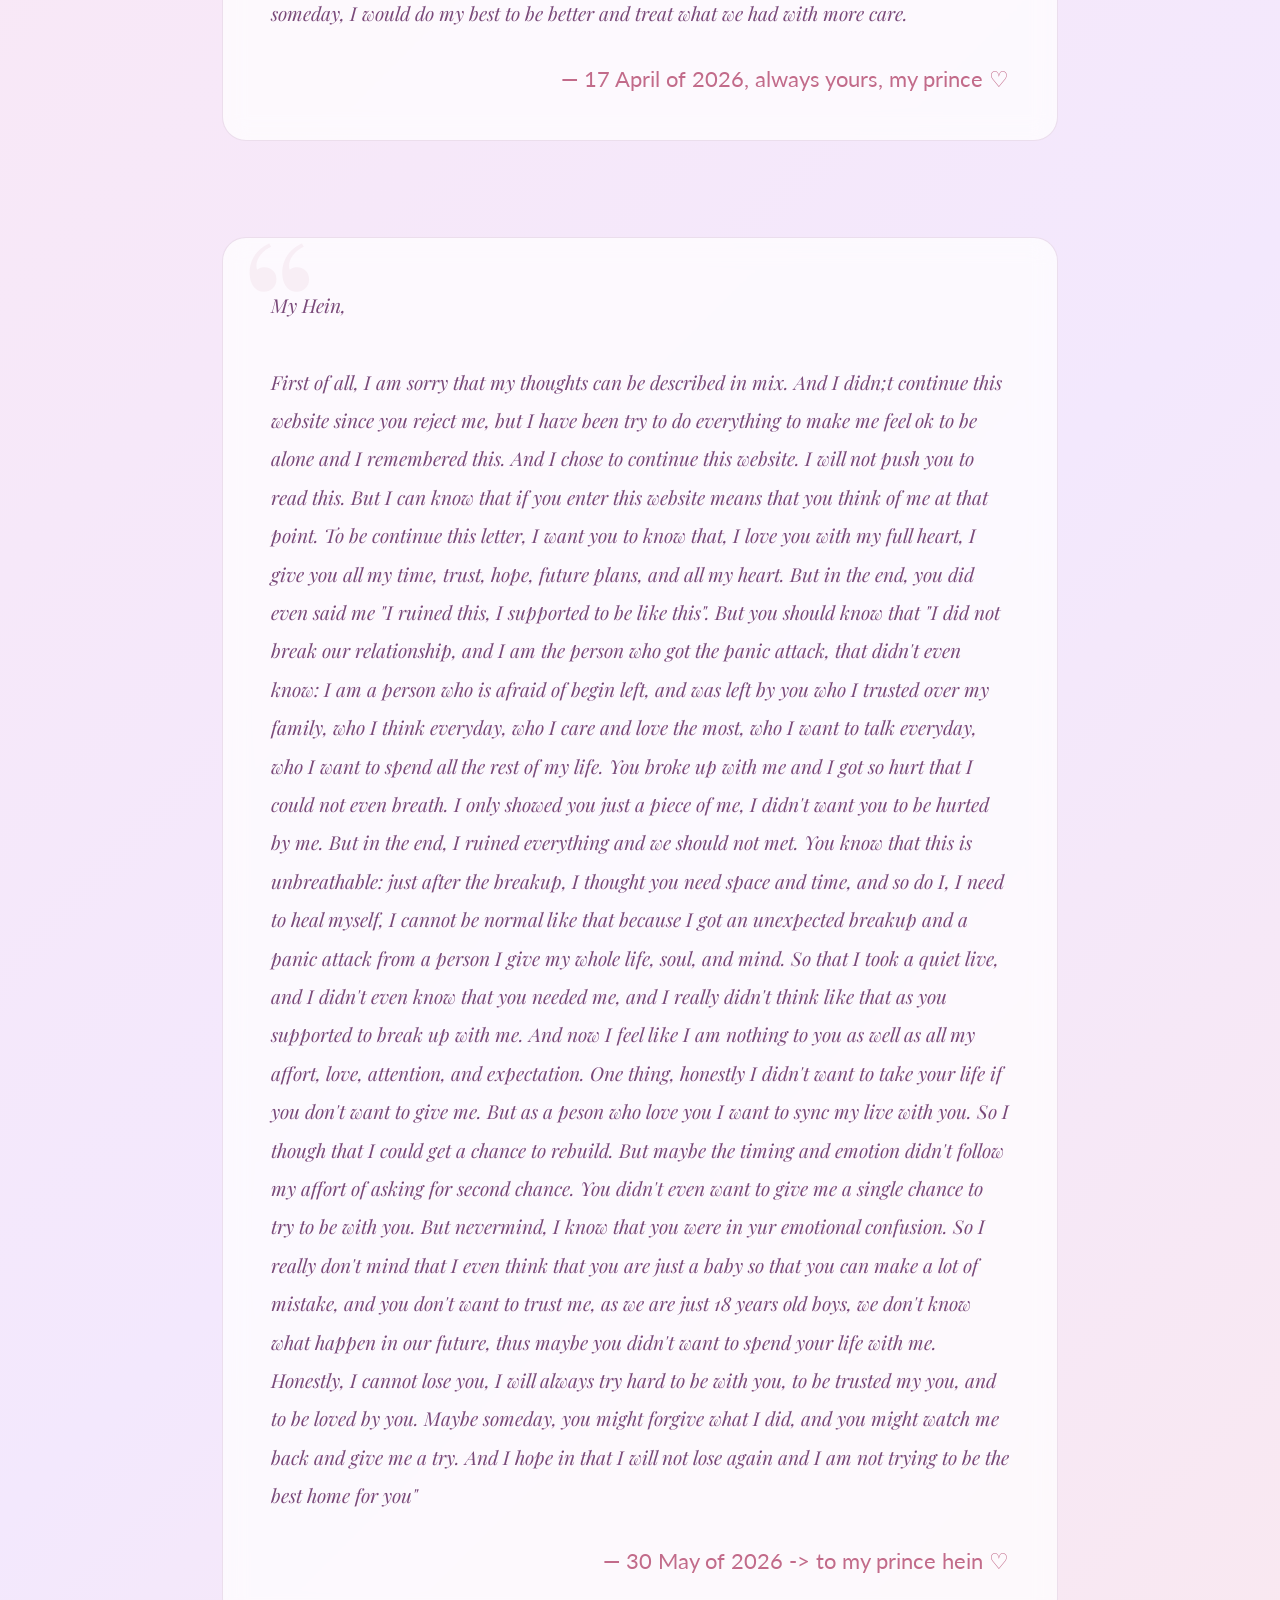
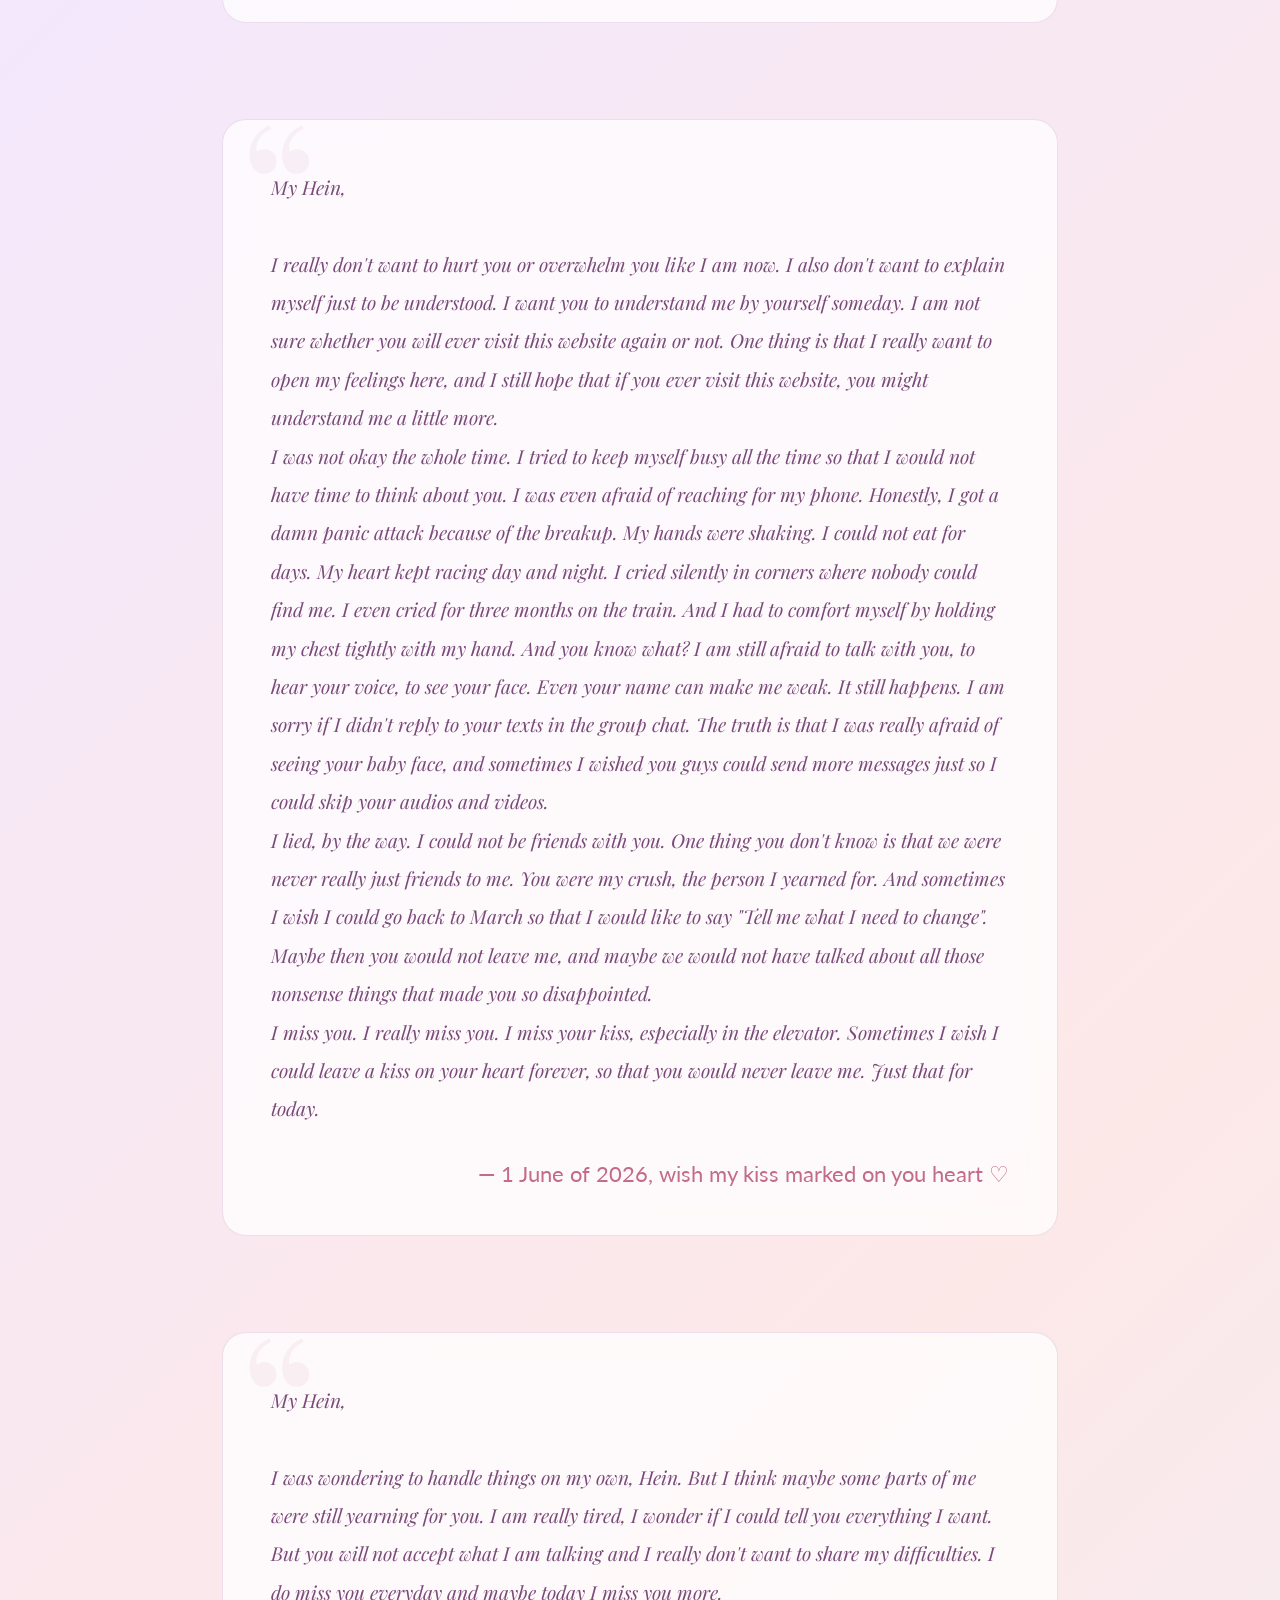
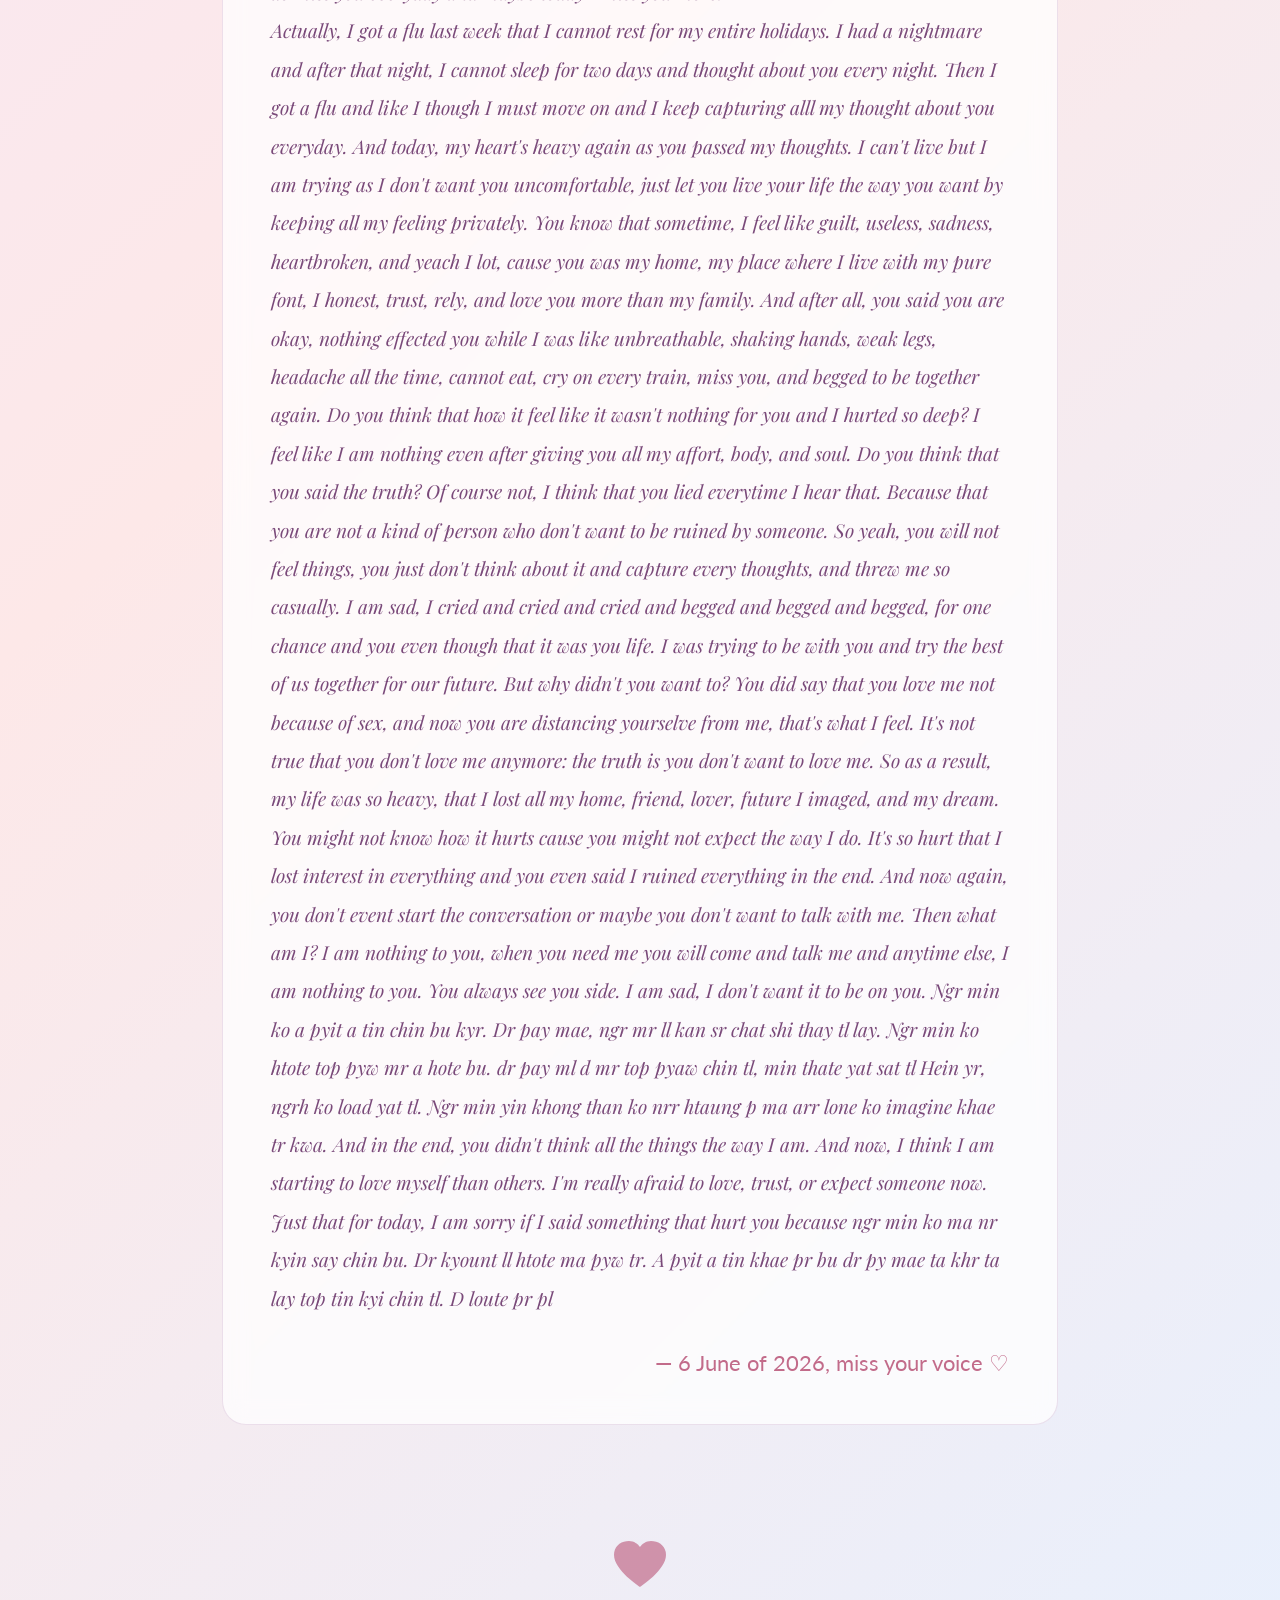
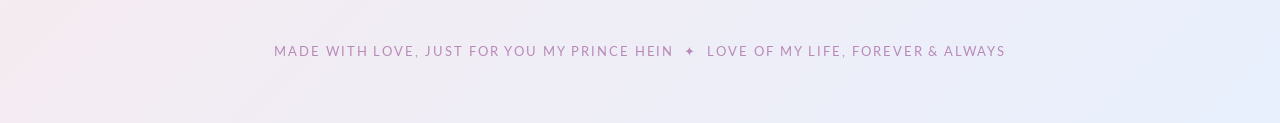
==== commit fe36e873: "662026" ====
--- a/index.html
+++ b/index.html
@@ -182,6 +182,70 @@
         </div>
       </div>
 
+      <div class="section" style="padding-top: 1rem">
+        <div class="love-letter">
+          <p>
+            My Hein,<br /><br />
+
+            I was wondering to handle things on my own, Hein. But I think maybe
+            some parts of me were still yearning for you. I am really tired, I
+            wonder if I could tell you everything I want. But you will not
+            accept what I am talking and I really don't want to share my
+            difficulties. I do miss you everyday and maybe today I miss you
+            more.
+            <br />
+            Actually, I got a flu last week that I cannot rest for my entire
+            holidays. I had a nightmare and after that night, I cannot sleep for
+            two days and thought about you every night. Then I got a flu and
+            like I though I must move on and I keep capturing alll my thought
+            about you everyday. And today, my heart's heavy again as you passed
+            my thoughts. I can't live but I am trying as I don't want you
+            uncomfortable, just let you live your life the way you want by
+            keeping all my feeling privately. You know that sometime, I feel
+            like guilt, useless, sadness, heartbroken, and yeach I lot, cause
+            you was my home, my place where I live with my pure font, I honest,
+            trust, rely, and love you more than my family. And after all, you
+            said you are okay, nothing effected you while I was like
+            unbreathable, shaking hands, weak legs, headache all the time,
+            cannot eat, cry on every train, miss you, and begged to be together
+            again. Do you think that how it feel like it wasn't nothing for you
+            and I hurted so deep? I feel like I am nothing even after giving you
+            all my affort, body, and soul. Do you think that you said the truth?
+            Of course not, I think that you lied everytime I hear that. Because
+            that you are not a kind of person who don't want to be ruined by
+            someone. So yeah, you will not feel things, you just don't think
+            about it and capture every thoughts, and threw me so casually. I am
+            sad, I cried and cried and cried and begged and begged and begged,
+            for one chance and you even though that it was you life. I was
+            trying to be with you and try the best of us together for our
+            future. But why didn't you want to? You did say that you love me not
+            because of sex, and now you are distancing yourselve from me, that's
+            what I feel. It's not true that you don't love me anymore: the truth
+            is you don't want to love me. So as a result, my life was so heavy,
+            that I lost all my home, friend, lover, future I imaged, and my
+            dream. You might not know how it hurts cause you might not expect
+            the way I do. It's so hurt that I lost interest in everything and
+            you even said I ruined everything in the end. And now again, you
+            don't event start the conversation or maybe you don't want to talk
+            with me. Then what am I? I am nothing to you, when you need me you
+            will come and talk me and anytime else, I am nothing to you. You
+            always see you side. I am sad, I don't want it to be on you. Ngr min
+            ko a pyit a tin chin bu kyr. Dr pay mae, ngr mr ll kan sr chat shi
+            thay tl lay. Ngr min ko htote top pyw mr a hote bu. dr pay ml d mr
+            top pyaw chin tl, min thate yat sat tl Hein yr, ngrh ko load yat tl.
+            Ngr min yin khong than ko nrr htaung p ma arr lone ko imagine khae
+            tr kwa. And in the end, you didn't think all the things the way I
+            am. And now, I think I am starting to love myself than others. I'm
+            really afraid to love, trust, or expect someone now. Just that for
+            today, I am sorry if I said something that hurt you because ngr min
+            ko ma nr kyin say chin bu. Dr kyount ll htote ma pyw tr. A pyit a
+            tin khae pr bu dr py mae ta khr ta lay top tin kyi chin tl. D loute
+            pr pl
+          </p>
+          <div class="signature">— 6 June of 2026, miss your voice ♡</div>
+        </div>
+      </div>
+
       <div style="text-align: center; padding: 2rem 0 0">
         <svg
           width="60"
